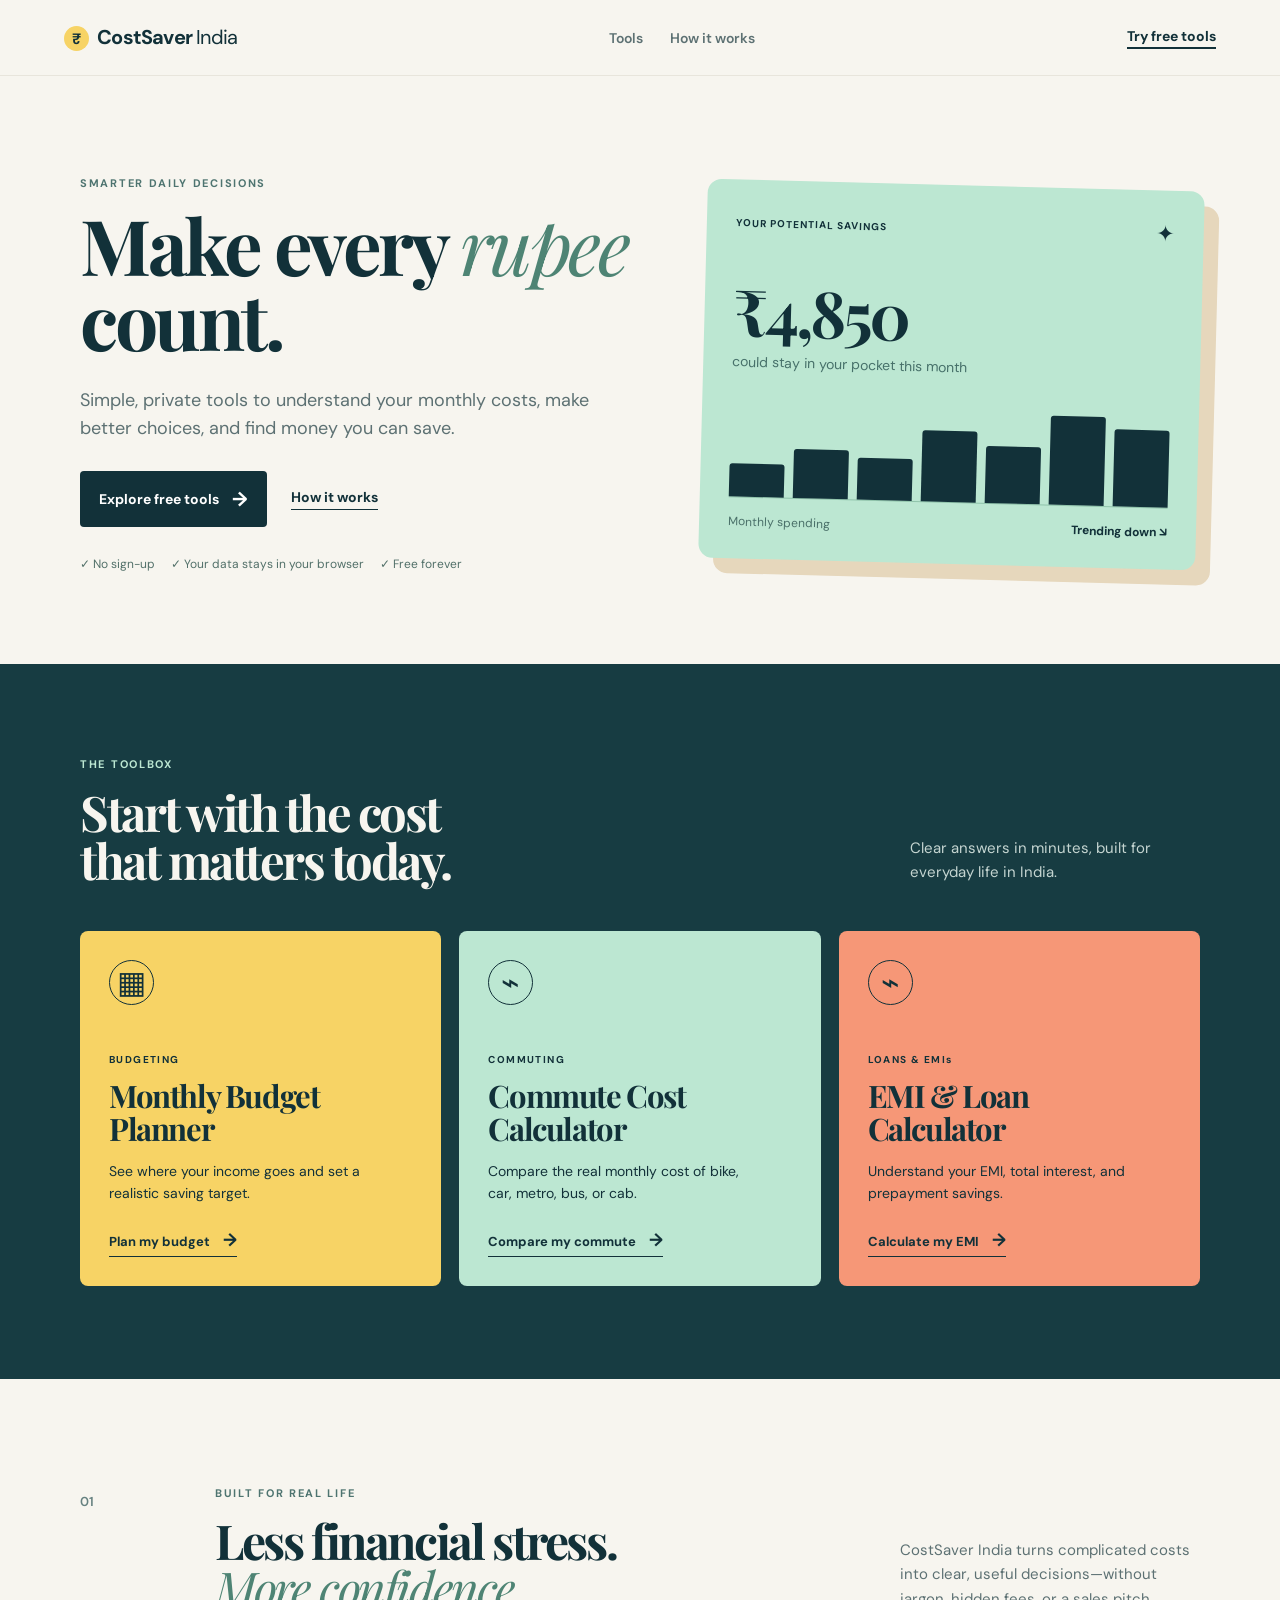
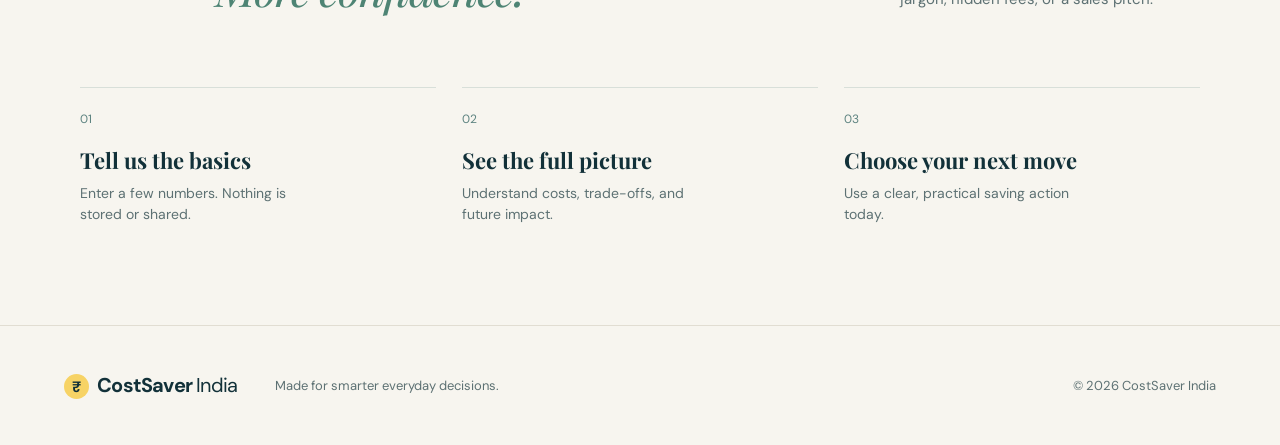
==== index.html @ 22b7e1d9 "Add budget insight dashboard styling" ====
<!doctype html>
<html lang="en">
  <head>
    <meta charset="UTF-8" />
    <meta name="viewport" content="width=device-width, initial-scale=1.0" />
    <meta name="description" content="Free Indian household cost calculators for budgets, commutes, and EMIs." />
    <title>CostSaver India | Make every rupee count</title>
    <link rel="preconnect" href="https://fonts.googleapis.com" />
    <link rel="preconnect" href="https://fonts.gstatic.com" crossorigin />
    <link href="https://fonts.googleapis.com/css2?family=DM+Sans:wght@400;500;600;700&family=Playfair+Display:wght@600;700&display=swap" rel="stylesheet" />
    <link rel="stylesheet" href="styles.css" />
    <style>
      .budget-insight{color:#123139}.result-title{display:flex;justify-content:space-between;gap:15px;align-items:start;margin-bottom:16px}.result-title h3{font:25px "Playfair Display";letter-spacing:-.8px;margin:4px 0 0}.status{border-radius:999px;padding:7px 10px;font-size:11px;font-weight:700;white-space:nowrap}.status.positive{background:#d4f2db;color:#156c38}.status.watch{background:#fff0c4;color:#805800}.status.negative{background:#ffd9d4;color:#a12e27}.snapshot-grid{display:grid;grid-template-columns:repeat(3,1fr);gap:10px;margin-bottom:16px}.snapshot-grid>div{background:#fff;border-radius:6px;padding:14px}.snapshot-grid small,.next-card>small{display:block;font-size:10px;font-weight:700;letter-spacing:.8px;color:#5d7173}.snapshot-grid strong{font:22px "Playfair Display";display:block;margin-top:5px;letter-spacing:-.6px}.negative-text{color:#aa3a31}.insight-columns{display:grid;grid-template-columns:1.15fr .85fr;gap:12px}.mix-card,.next-card{background:#edf4ef;border-radius:6px;padding:15px}.mix-card h4,.next-card h4{font:600 15px "DM Sans";line-height:1.45;margin:0 0 12px}.mix-row{margin-top:11px}.mix-row div{display:flex;justify-content:space-between;font-size:12px}.mix-row i{height:7px;display:block;background:#d2ded6;border-radius:99px;margin:6px 0 3px;overflow:hidden}.mix-row em{display:block;height:100%;border-radius:99px}.mix-row em.housing{background:#567cdb}.mix-row em.food{background:#d58b44}.mix-row em.commute{background:#4eaa91}.mix-row em.bills{background:#a16ac2}.mix-row em.other{background:#748183}.mix-row small{font-size:10px;color:#627471}.next-card{background:#123139;color:white}.next-card>small{color:#bce7d2}.next-card h4{font-size:15px}.next-card p{color:#d9ebe3;font-size:12px}.result-note{font-size:11px!important;color:#58706d!important;margin-top:13px!important}@media(max-width:760px){.snapshot-grid,.insight-columns{grid-template-columns:1fr}}
    </style>
  </head>
  <body>
    <header class="site-header">
      <a class="brand" href="#top" aria-label="CostSaver India home"><span>&#8377;</span> CostSaver <em>India</em></a>
      <nav aria-label="Main navigation"><a href="#tools">Tools</a><a href="#how-it-works">How it works</a></nav>
      <a class="header-cta" href="#tools">Try free tools</a>
    </header>

    <main id="top">
      <section class="hero">
        <div class="hero-copy">
          <p class="eyebrow">SMARTER DAILY DECISIONS</p>
          <h1>Make every <i>rupee</i> count.</h1>
          <p class="hero-text">Simple, private tools to understand your monthly costs, make better choices, and find money you can save.</p>
          <div class="hero-actions"><a class="button button-primary" href="#tools">Explore free tools <span>&rarr;</span></a><a class="button button-text" href="#how-it-works">How it works</a></div>
          <div class="trust-row"><span>&#10003; No sign-up</span><span>&#10003; Your data stays in your browser</span><span>&#10003; Free forever</span></div>
        </div>
        <div class="hero-card" aria-label="Monthly savings preview">
          <div class="hero-card-top"><span>YOUR POTENTIAL SAVINGS</span><span class="sparkle">&#10022;</span></div>
          <strong>&#8377;4,850</strong><p>could stay in your pocket this month</p>
          <div class="mini-bars"><div><i style="height:33%"></i></div><div><i style="height:50%"></i></div><div><i style="height:42%"></i></div><div><i style="height:72%"></i></div><div><i style="height:58%"></i></div><div><i style="height:90%"></i></div><div><i style="height:78%"></i></div></div>
          <div class="hero-card-foot"><span>Monthly spending</span><b>Trending down &searr;</b></div>
        </div>
      </section>

      <section class="tool-section" id="tools">
        <div class="section-heading"><div><p class="eyebrow">THE TOOLBOX</p><h2>Start with the cost<br />that matters today.</h2></div><p>Clear answers in minutes, built for everyday life in India.</p></div>
        <div class="tool-grid">
          <article class="tool-card budget-card"><div class="tool-icon">&#9638;</div><p class="tool-tag">BUDGETING</p><h3>Monthly Budget<br />Planner</h3><p>See where your income goes and set a realistic saving target.</p><button class="tool-link" data-tool="budget">Plan my budget <span>&rarr;</span></button></article>
          <article class="tool-card commute-card"><div class="tool-icon">&#8961;</div><p class="tool-tag">COMMUTING</p><h3>Commute Cost<br />Calculator</h3><p>Compare the real monthly cost of bike, car, metro, bus, or cab.</p><button class="tool-link" data-tool="commute">Compare my commute <span>&rarr;</span></button></article>
          <article class="tool-card emi-card"><div class="tool-icon">&#8961;</div><p class="tool-tag">LOANS &amp; EMIs</p><h3>EMI &amp; Loan<br />Calculator</h3><p>Understand your EMI, total interest, and prepayment savings.</p><button class="tool-link" data-tool="emi">Calculate my EMI <span>&rarr;</span></button></article>
        </div>
      </section>

      <section class="reason-section" id="how-it-works"><div class="reason-number">01</div><div><p class="eyebrow">BUILT FOR REAL LIFE</p><h2>Less financial stress.<br /><i>More confidence.</i></h2></div><p>CostSaver India turns complicated costs into clear, useful decisions&mdash;without jargon, hidden fees, or a sales pitch.</p></section>
      <section class="steps"><div><span>01</span><h3>Tell us the basics</h3><p>Enter a few numbers. Nothing is stored or shared.</p></div><div><span>02</span><h3>See the full picture</h3><p>Understand costs, trade-offs, and future impact.</p></div><div><span>03</span><h3>Choose your next move</h3><p>Use a clear, practical saving action today.</p></div></section>
    </main>

    <footer><a class="brand" href="#top"><span>&#8377;</span> CostSaver <em>India</em></a><p>Made for smarter everyday decisions.</p><span>&copy; <span id="year"></span> CostSaver India</span></footer>

    <dialog id="calculator-modal"><button class="close-modal" aria-label="Close calculator">&times;</button><div id="calculator-content"></div></dialog>
    <script src="app.js"></script>
  </body>
</html>
---- styles.css ----
:root{--ink:#123139;--muted:#5d7173;--cream:#f7f5ef;--mint:#bce7d2;--yellow:#f7d365;--coral:#f69777;--line:#d8dfd9}*{box-sizing:border-box}html{scroll-behavior:smooth}body{margin:0;background:var(--cream);color:var(--ink);font-family:"DM Sans",sans-serif}.site-header{height:76px;padding:0 max(5vw,28px);display:flex;align-items:center;justify-content:space-between;border-bottom:1px solid #e8e5dc;position:sticky;top:0;background:#f7f5eff2;backdrop-filter:blur(10px);z-index:5}.brand{color:var(--ink);font-weight:700;text-decoration:none;letter-spacing:-.8px;font-size:20px}.brand span{display:inline-grid;place-items:center;width:25px;height:25px;background:var(--yellow);border-radius:50%;font-size:15px;margin-right:4px}.brand em{font-style:normal;font-weight:400}.site-header nav{display:flex;gap:27px}.site-header nav a{color:var(--muted);text-decoration:none;font-size:14px;font-weight:600}.header-cta{font-size:14px;color:var(--ink);font-weight:700;text-decoration:none;border-bottom:2px solid var(--ink);padding-bottom:2px}.hero{max-width:1180px;margin:auto;padding:100px 30px 92px;display:grid;grid-template-columns:1.05fr .95fr;gap:74px;align-items:center}.eyebrow{font-size:11px;font-weight:700;letter-spacing:1.7px;margin:0 0 17px;color:#4e7470}.hero h1,.section-heading h2,.reason-section h2{font-family:"Playfair Display",serif;font-size:clamp(48px,6vw,78px);line-height:.98;letter-spacing:-3.5px;margin:0}.hero h1 i,.reason-section h2 i{font-weight:400;color:#4e8474}.hero-text{max-width:520px;font-size:18px;line-height:1.6;color:var(--muted);margin:28px 0}.hero-actions{display:flex;align-items:center;gap:24px}.button{display:inline-flex;align-items:center;gap:13px;text-decoration:none;font-weight:700;font-size:14px}.button-primary{background:var(--ink);color:white;padding:15px 19px;border-radius:4px}.button-primary span{font-size:20px}.button-text{color:var(--ink);border-bottom:1px solid var(--ink);padding-bottom:3px}.trust-row{display:flex;flex-wrap:wrap;gap:16px;margin-top:29px;font-size:12px;color:#527069}.hero-card{background:var(--mint);border-radius:14px;padding:29px;box-shadow:15px 15px 0 #e6d7bc;min-height:340px;transform:rotate(1.5deg)}.hero-card-top,.hero-card-foot{display:flex;justify-content:space-between;align-items:center}.hero-card-top span:first-child{font-weight:700;letter-spacing:1px;font-size:10px}.sparkle{font-size:22px}.hero-card strong{font-family:"Playfair Display",serif;font-size:64px;letter-spacing:-3px;display:block;margin-top:30px}.hero-card p{color:#47716a;margin:0;font-size:14px}.mini-bars{height:100px;display:flex;gap:9px;align-items:end;margin:27px 0 16px;border-bottom:1px solid #8fc3aa}.mini-bars div{height:100%;flex:1;display:flex;align-items:end}.mini-bars i{width:100%;background:var(--ink);border-radius:3px 3px 0 0}.hero-card-foot{font-size:12px;color:#4a7069}.hero-card-foot b{color:var(--ink)}.tool-section{background:#173c42;padding:93px max(5vw,28px);color:#f7f5ef}.section-heading{max-width:1120px;margin:0 auto 47px;display:flex;align-items:end;justify-content:space-between}.section-heading h2{font-size:49px;letter-spacing:-2.5px}.section-heading .eyebrow{color:var(--mint)}.section-heading>p{max-width:290px;color:#c5d5d1;font-size:15px;line-height:1.6;margin:0}.tool-grid{max-width:1120px;margin:auto;display:grid;grid-template-columns:repeat(3,1fr);gap:18px}.tool-card{border-radius:8px;padding:29px;min-height:342px;display:flex;flex-direction:column;color:var(--ink)}.budget-card{background:var(--yellow)}.commute-card{background:var(--mint)}.emi-card{background:var(--coral)}.tool-icon{font-size:31px;width:45px;height:45px;border:1.5px solid currentColor;border-radius:50%;display:grid;place-items:center;margin-bottom:48px}.tool-tag{font-size:10px;font-weight:700;letter-spacing:1.4px;margin:0 0 13px}.tool-card h3{font-family:"Playfair Display",serif;font-size:31px;line-height:1.05;letter-spacing:-1.4px;margin:0}.tool-card>p:not(.tool-tag){font-size:14px;line-height:1.55;max-width:270px;margin:17px 0 23px}.tool-link{background:transparent;border:0;border-bottom:1.5px solid var(--ink);padding:0 0 4px;color:var(--ink);font:700 13px "DM Sans";cursor:pointer;width:max-content;margin-top:auto}.tool-link span{font-size:18px;margin-left:10px}.reason-section{max-width:1120px;margin:auto;padding:107px 0 75px;display:grid;grid-template-columns:110px 1fr 300px;gap:25px;align-items:start}.reason-number{font:600 13px "DM Sans";color:#668180;padding-top:7px}.reason-section h2{font-size:48px;letter-spacing:-2.4px}.reason-section>p{color:var(--muted);line-height:1.65;margin:52px 0 0;font-size:15px}.steps{max-width:1120px;margin:auto;padding-bottom:100px;display:grid;grid-template-columns:repeat(3,1fr);gap:26px}.steps div{border-top:1px solid var(--line);padding-top:19px}.steps span{font-size:12px;color:#5d8380}.steps h3{font-family:"Playfair Display",serif;font-size:22px;margin:17px 0 8px}.steps p{color:var(--muted);font-size:14px;line-height:1.5;margin:0;max-width:245px}footer{border-top:1px solid #e1ddd2;min-height:120px;padding:28px max(5vw,28px);display:flex;align-items:center;gap:38px;color:var(--muted);font-size:13px}footer>span{margin-left:auto}dialog{border:0;border-radius:13px;padding:0;max-width:650px;width:calc(100% - 34px);background:#fdfcf8;color:var(--ink);box-shadow:0 20px 70px #001f2b66}dialog::backdrop{background:#102c32a6}.close-modal{position:absolute;right:15px;top:10px;border:0;background:transparent;color:var(--ink);font-size:30px;cursor:pointer}.calculator{padding:38px}.calculator h2{font-family:"Playfair Display",serif;font-size:34px;letter-spacing:-1.5px;margin:0 0 6px}.calculator .intro{color:var(--muted);margin:0 0 28px}.calc-form{display:grid;grid-template-columns:1fr 1fr;gap:16px}.field{display:flex;flex-direction:column;gap:7px}.field.full{grid-column:1/-1}.field label{font-size:12px;font-weight:700}.field input,.field select{font:16px "DM Sans";padding:12px;border:1px solid #cad4cf;border-radius:5px;background:white;color:var(--ink)}.calculate{background:var(--ink);color:white;border:0;border-radius:5px;padding:14px;font:700 14px "DM Sans";cursor:pointer;grid-column:1/-1;margin-top:6px}.result{display:none;margin-top:25px;padding:19px;background:var(--mint);border-radius:7px}.result.show{display:block}.result small{font-size:11px;font-weight:700;letter-spacing:1px}.result strong{display:block;font:38px "Playfair Display";margin:5px 0}.result p{color:#456d64;margin:0;font-size:14px;line-height:1.5}@media(max-width:760px){.site-header nav{display:none}.header-cta{display:none}.hero{padding:62px 26px 74px;grid-template-columns:1fr;gap:50px}.hero-card{max-width:430px;width:92%;justify-self:center}.section-heading,.reason-section{display:block;padding-left:26px;padding-right:26px}.section-heading>p{margin-top:25px}.tool-grid{grid-template-columns:1fr}.tool-card{min-height:290px}.reason-section{padding-top:72px}.reason-section>p{margin-top:27px}.steps{grid-template-columns:1fr;padding:0 26px 72px}.calc-form{grid-template-columns:1fr}.field.full{grid-column:auto}footer{flex-wrap:wrap;gap:14px}footer>span{margin-left:0;width:100%}}
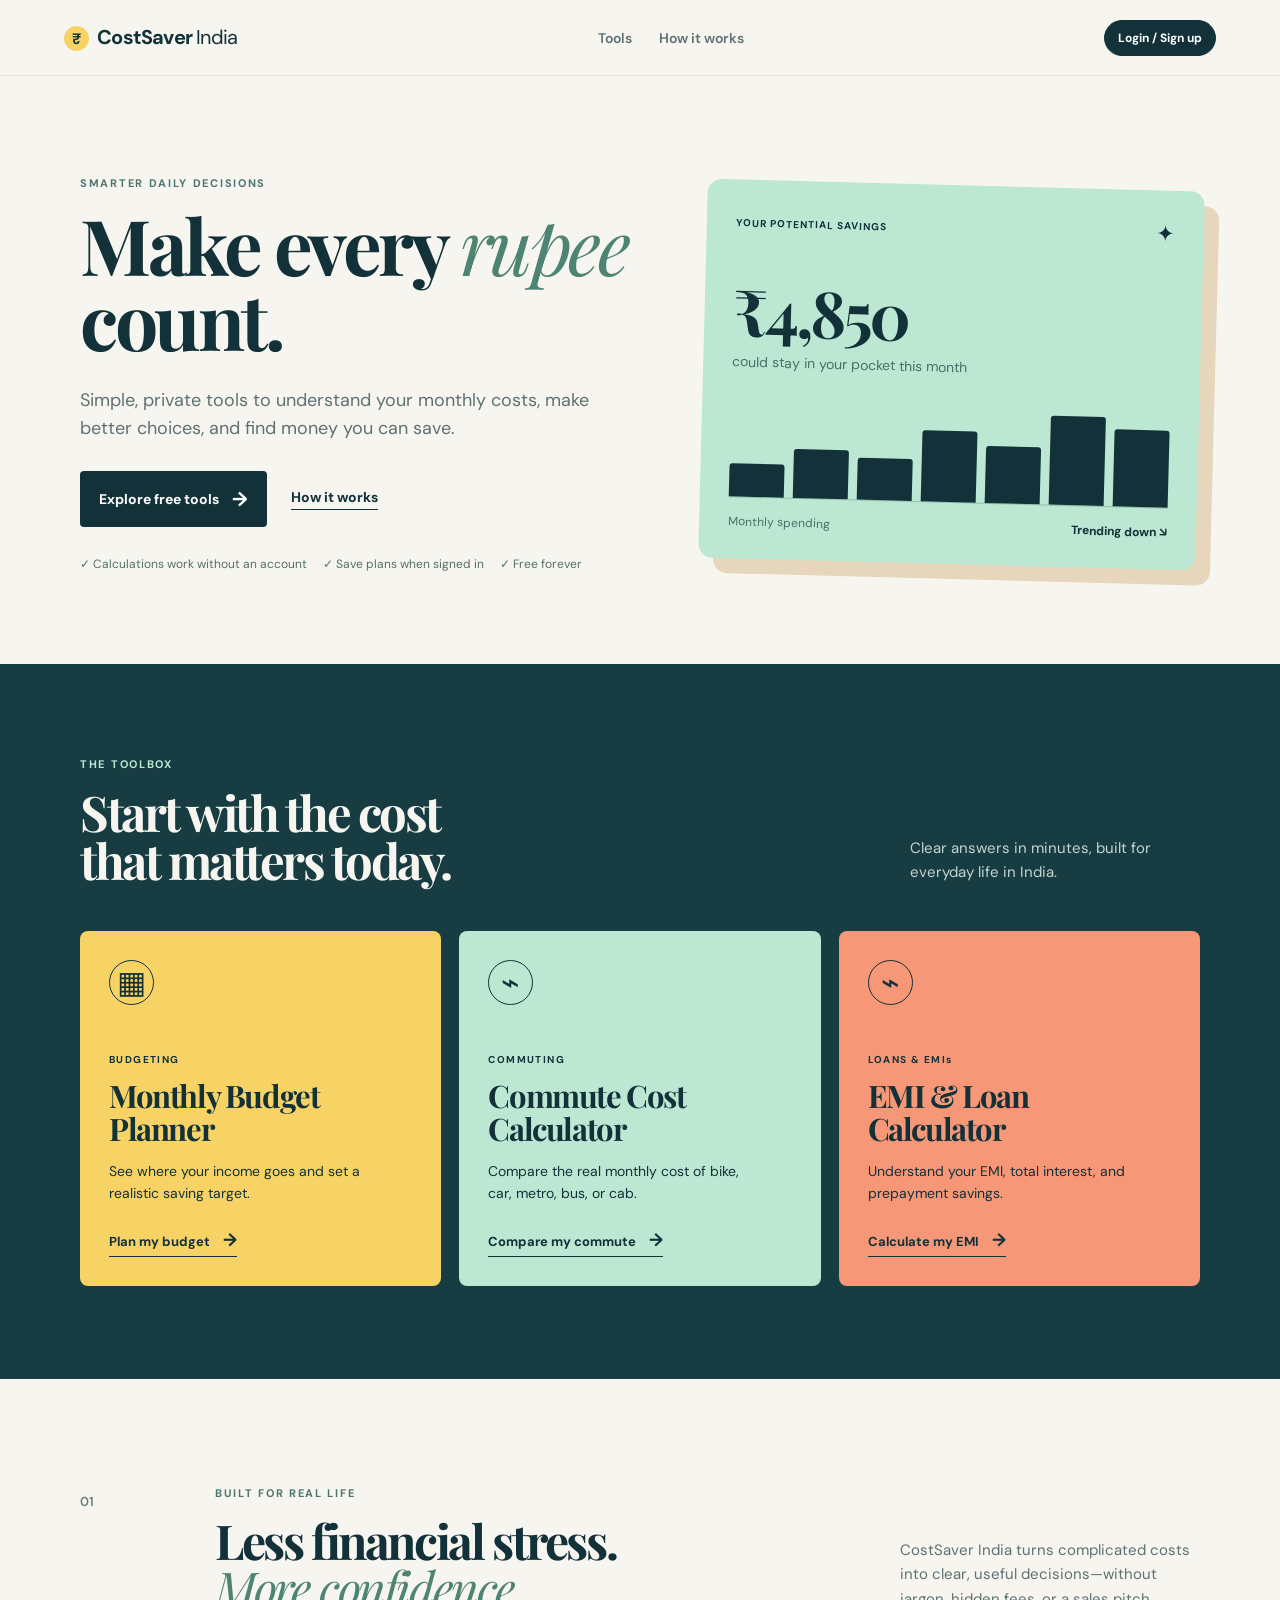
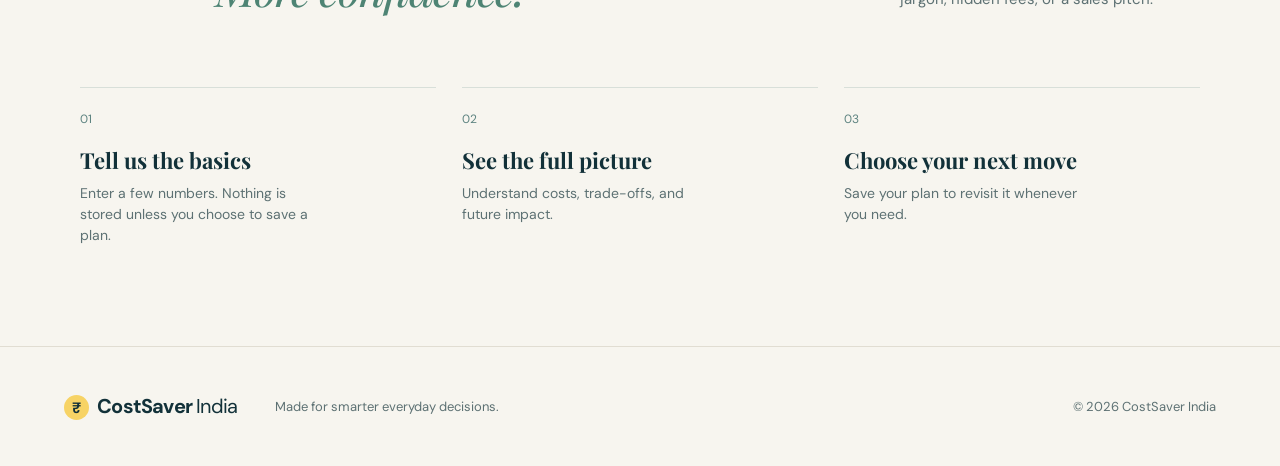
==== commit 3c047320: "Add account and saved-plan interface" ====
--- a/index.html
+++ b/index.html
@@ -4,20 +4,21 @@
     <meta charset="UTF-8" />
     <meta name="viewport" content="width=device-width, initial-scale=1.0" />
     <meta name="description" content="Free Indian household cost calculators for budgets, commutes, and EMIs." />
+    <meta name="costsaver-api-url" content="http://127.0.0.1:8000" />
     <title>CostSaver India | Make every rupee count</title>
     <link rel="preconnect" href="https://fonts.googleapis.com" />
     <link rel="preconnect" href="https://fonts.gstatic.com" crossorigin />
     <link href="https://fonts.googleapis.com/css2?family=DM+Sans:wght@400;500;600;700&family=Playfair+Display:wght@600;700&display=swap" rel="stylesheet" />
-    <link rel="stylesheet" href="styles.css" />
+    <link rel="stylesheet" href="styles.css?v=4" />
     <style>
-      .budget-insight{color:#123139}.result-title{display:flex;justify-content:space-between;gap:15px;align-items:start;margin-bottom:16px}.result-title h3{font:25px "Playfair Display";letter-spacing:-.8px;margin:4px 0 0}.status{border-radius:999px;padding:7px 10px;font-size:11px;font-weight:700;white-space:nowrap}.status.positive{background:#d4f2db;color:#156c38}.status.watch{background:#fff0c4;color:#805800}.status.negative{background:#ffd9d4;color:#a12e27}.snapshot-grid{display:grid;grid-template-columns:repeat(3,1fr);gap:10px;margin-bottom:16px}.snapshot-grid>div{background:#fff;border-radius:6px;padding:14px}.snapshot-grid small,.next-card>small{display:block;font-size:10px;font-weight:700;letter-spacing:.8px;color:#5d7173}.snapshot-grid strong{font:22px "Playfair Display";display:block;margin-top:5px;letter-spacing:-.6px}.negative-text{color:#aa3a31}.insight-columns{display:grid;grid-template-columns:1.15fr .85fr;gap:12px}.mix-card,.next-card{background:#edf4ef;border-radius:6px;padding:15px}.mix-card h4,.next-card h4{font:600 15px "DM Sans";line-height:1.45;margin:0 0 12px}.mix-row{margin-top:11px}.mix-row div{display:flex;justify-content:space-between;font-size:12px}.mix-row i{height:7px;display:block;background:#d2ded6;border-radius:99px;margin:6px 0 3px;overflow:hidden}.mix-row em{display:block;height:100%;border-radius:99px}.mix-row em.housing{background:#567cdb}.mix-row em.food{background:#d58b44}.mix-row em.commute{background:#4eaa91}.mix-row em.bills{background:#a16ac2}.mix-row em.other{background:#748183}.mix-row small{font-size:10px;color:#627471}.next-card{background:#123139;color:white}.next-card>small{color:#bce7d2}.next-card h4{font-size:15px}.next-card p{color:#d9ebe3;font-size:12px}.result-note{font-size:11px!important;color:#58706d!important;margin-top:13px!important}@media(max-width:760px){.snapshot-grid,.insight-columns{grid-template-columns:1fr}}
+      .budget-insight{color:#123139}.result-title{display:flex;justify-content:space-between;gap:15px;align-items:start;margin-bottom:16px}.result-title h3{font:25px "Playfair Display";letter-spacing:-.8px;margin:4px 0 0}.status{border-radius:999px;padding:7px 10px;font-size:11px;font-weight:700;white-space:nowrap}.status.positive{background:#d4f2db;color:#156c38}.status.watch{background:#fff0c4;color:#805800}.status.negative{background:#ffd9d4;color:#a12e27}.snapshot-grid{display:grid;grid-template-columns:repeat(3,1fr);gap:10px;margin-bottom:16px}.snapshot-grid>div{background:#fff;border-radius:6px;padding:14px}.snapshot-grid small,.next-card>small,.outlook-grid small{display:block;font-size:10px;font-weight:700;letter-spacing:.8px;color:#5d7173}.snapshot-grid strong{font:22px "Playfair Display";display:block;margin-top:5px;letter-spacing:-.6px}.negative-text{color:#aa3a31}.insight-columns{display:grid;grid-template-columns:1.15fr .85fr;gap:12px}.mix-card,.next-card{background:#edf4ef;border-radius:6px;padding:15px}.mix-card h4,.next-card h4{font:600 15px "DM Sans";line-height:1.45;margin:0 0 12px}.mix-row{margin-top:11px}.mix-row div,.fact-row{display:flex;justify-content:space-between;font-size:12px}.fact-row{padding:9px 0;border-bottom:1px solid #d6e2da}.fact-row:last-child{border-bottom:0}.mix-row i{height:7px;display:block;background:#d2ded6;border-radius:99px;margin:6px 0 3px;overflow:hidden}.mix-row em{display:block;height:100%;border-radius:99px}.mix-row em.housing{background:#567cdb}.mix-row em.food{background:#d58b44}.mix-row em.commute{background:#4eaa91}.mix-row em.bills{background:#a16ac2}.mix-row em.other{background:#748183}.mix-row small{font-size:10px;color:#627471}.next-card{background:#123139;color:white}.next-card>small{color:#bce7d2}.next-card h4{font-size:15px}.next-card p{color:#d9ebe3;font-size:12px}.outlook-grid{display:grid;grid-template-columns:1fr 1fr;gap:12px;margin-top:12px}.outlook-grid>div{border:1px solid #c9d9cd;border-radius:6px;padding:14px;background:#fff}.outlook-grid strong{display:block;font:22px "Playfair Display";margin:5px 0}.outlook-grid p{font-size:11px!important;color:#58706d!important}.advanced{border:1px solid #cad4cf;border-radius:5px;padding:11px}.advanced summary{cursor:pointer;font-size:12px;font-weight:700}.advanced-grid{display:grid;grid-template-columns:1fr 1fr;gap:12px;margin-top:10px}.advanced-grid label{font-size:12px;font-weight:700}.advanced-grid input{display:block;width:100%;font:16px "DM Sans";padding:9px;margin-top:6px;border:1px solid #cad4cf;border-radius:5px}.result-note{font-size:11px!important;color:#58706d!important;margin-top:13px!important}.account-actions{display:flex;align-items:center;gap:10px}.account-button,.saved-button{border:1px solid #b8c8c1;border-radius:999px;background:#fff;color:#123139;padding:9px 13px;font:700 12px "DM Sans";cursor:pointer}.account-button.primary{background:#123139;color:#fff;border-color:#123139}.account-user{font-size:12px;font-weight:700;color:#527069;max-width:130px;overflow:hidden;text-overflow:ellipsis;white-space:nowrap}.save-plan{margin-top:14px;width:100%;border:0;border-radius:5px;background:#123139;color:#fff;padding:12px 14px;font:700 13px "DM Sans";cursor:pointer}.save-plan:disabled{opacity:.65;cursor:wait}.account-form{display:grid;gap:14px}.account-form .field{gap:6px}.account-form input{font:16px "DM Sans";padding:12px;border:1px solid #cad4cf;border-radius:5px}.account-form button{border:0;border-radius:5px;background:#123139;color:#fff;padding:13px;font:700 14px "DM Sans";cursor:pointer}.account-switch{text-align:center;color:#5d7173;font-size:12px}.account-switch button,.saved-plan button{border:0;background:none;color:#123139;font:700 12px "DM Sans";cursor:pointer;padding:0}.account-message{display:none;padding:10px 12px;border-radius:5px;font-size:12px}.account-message.show{display:block;background:#fff0c4;color:#805800}.account-message.error{background:#ffd9d4;color:#a12e27}.saved-list{display:grid;gap:10px}.saved-plan{background:#edf4ef;border-radius:7px;padding:14px}.saved-plan-top{display:flex;justify-content:space-between;gap:12px}.saved-plan h4{margin:0;font:600 16px "DM Sans"}.saved-plan small{color:#5d7173}.saved-plan strong{font:22px "Playfair Display";display:block;margin-top:8px}.saved-empty{color:#5d7173;font-size:13px;line-height:1.6}.modal-heading{margin-bottom:20px}.modal-heading h2{font:34px "Playfair Display";letter-spacing:-1.5px;margin:0 0 6px}.modal-heading p{color:#5d7173;margin:0;font-size:13px}@media(max-width:760px){.snapshot-grid,.insight-columns,.outlook-grid,.advanced-grid{grid-template-columns:1fr}.account-actions .saved-button{display:none}.account-user{max-width:90px}}
     </style>
   </head>
   <body>
     <header class="site-header">
       <a class="brand" href="#top" aria-label="CostSaver India home"><span>&#8377;</span> CostSaver <em>India</em></a>
       <nav aria-label="Main navigation"><a href="#tools">Tools</a><a href="#how-it-works">How it works</a></nav>
-      <a class="header-cta" href="#tools">Try free tools</a>
+      <div class="account-actions" id="account-actions"><button class="account-button" id="saved-plans-button" hidden>My saved plans</button><span class="account-user" id="account-user" hidden></span><button class="account-button primary" id="account-button">Login / Sign up</button></div>
     </header>
 
     <main id="top">
@@ -27,7 +28,7 @@
           <h1>Make every <i>rupee</i> count.</h1>
           <p class="hero-text">Simple, private tools to understand your monthly costs, make better choices, and find money you can save.</p>
           <div class="hero-actions"><a class="button button-primary" href="#tools">Explore free tools <span>&rarr;</span></a><a class="button button-text" href="#how-it-works">How it works</a></div>
-          <div class="trust-row"><span>&#10003; No sign-up</span><span>&#10003; Your data stays in your browser</span><span>&#10003; Free forever</span></div>
+          <div class="trust-row"><span>&#10003; Calculations work without an account</span><span>&#10003; Save plans when signed in</span><span>&#10003; Free forever</span></div>
         </div>
         <div class="hero-card" aria-label="Monthly savings preview">
           <div class="hero-card-top"><span>YOUR POTENTIAL SAVINGS</span><span class="sparkle">&#10022;</span></div>
@@ -47,13 +48,14 @@
       </section>
 
       <section class="reason-section" id="how-it-works"><div class="reason-number">01</div><div><p class="eyebrow">BUILT FOR REAL LIFE</p><h2>Less financial stress.<br /><i>More confidence.</i></h2></div><p>CostSaver India turns complicated costs into clear, useful decisions&mdash;without jargon, hidden fees, or a sales pitch.</p></section>
-      <section class="steps"><div><span>01</span><h3>Tell us the basics</h3><p>Enter a few numbers. Nothing is stored or shared.</p></div><div><span>02</span><h3>See the full picture</h3><p>Understand costs, trade-offs, and future impact.</p></div><div><span>03</span><h3>Choose your next move</h3><p>Use a clear, practical saving action today.</p></div></section>
+      <section class="steps"><div><span>01</span><h3>Tell us the basics</h3><p>Enter a few numbers. Nothing is stored unless you choose to save a plan.</p></div><div><span>02</span><h3>See the full picture</h3><p>Understand costs, trade-offs, and future impact.</p></div><div><span>03</span><h3>Choose your next move</h3><p>Save your plan to revisit it whenever you need.</p></div></section>
     </main>
 
     <footer><a class="brand" href="#top"><span>&#8377;</span> CostSaver <em>India</em></a><p>Made for smarter everyday decisions.</p><span>&copy; <span id="year"></span> CostSaver India</span></footer>
 
     <dialog id="calculator-modal"><button class="close-modal" aria-label="Close calculator">&times;</button><div id="calculator-content"></div></dialog>
-    <script src="app.js"></script>
+    <dialog id="account-modal"><button class="close-modal" aria-label="Close account dialog">&times;</button><div class="calculator"><div class="modal-heading"><h2 id="account-title">Welcome back</h2><p id="account-subtitle">Sign in to save and revisit your plans.</p></div><form class="account-form" id="account-form"><div class="field" id="name-field" hidden><label for="account-name">Full name</label><input id="account-name" name="full_name" maxlength="120" autocomplete="name" /></div><div class="field"><label for="account-email">Email</label><input id="account-email" name="email" type="email" required autocomplete="email" /></div><div class="field"><label for="account-password">Password</label><input id="account-password" name="password" type="password" required minlength="8" autocomplete="current-password" /></div><button type="submit" id="account-submit">Login</button><div class="account-message" id="account-message"></div><div class="account-switch"><span id="account-switch-text">Don't have an account?</span> <button type="button" id="account-switch-button">Sign up</button></div></form></div></dialog>
+    <dialog id="saved-modal"><button class="close-modal" aria-label="Close saved plans">&times;</button><div class="calculator"><div class="modal-heading"><h2>My saved plans</h2><p>Your saved budget snapshots, linked to your CostSaver account.</p></div><div class="saved-list" id="saved-list"></div></div></dialog>
+    <script src="app.js?v=4"></script>
   </body>
 </html>
-
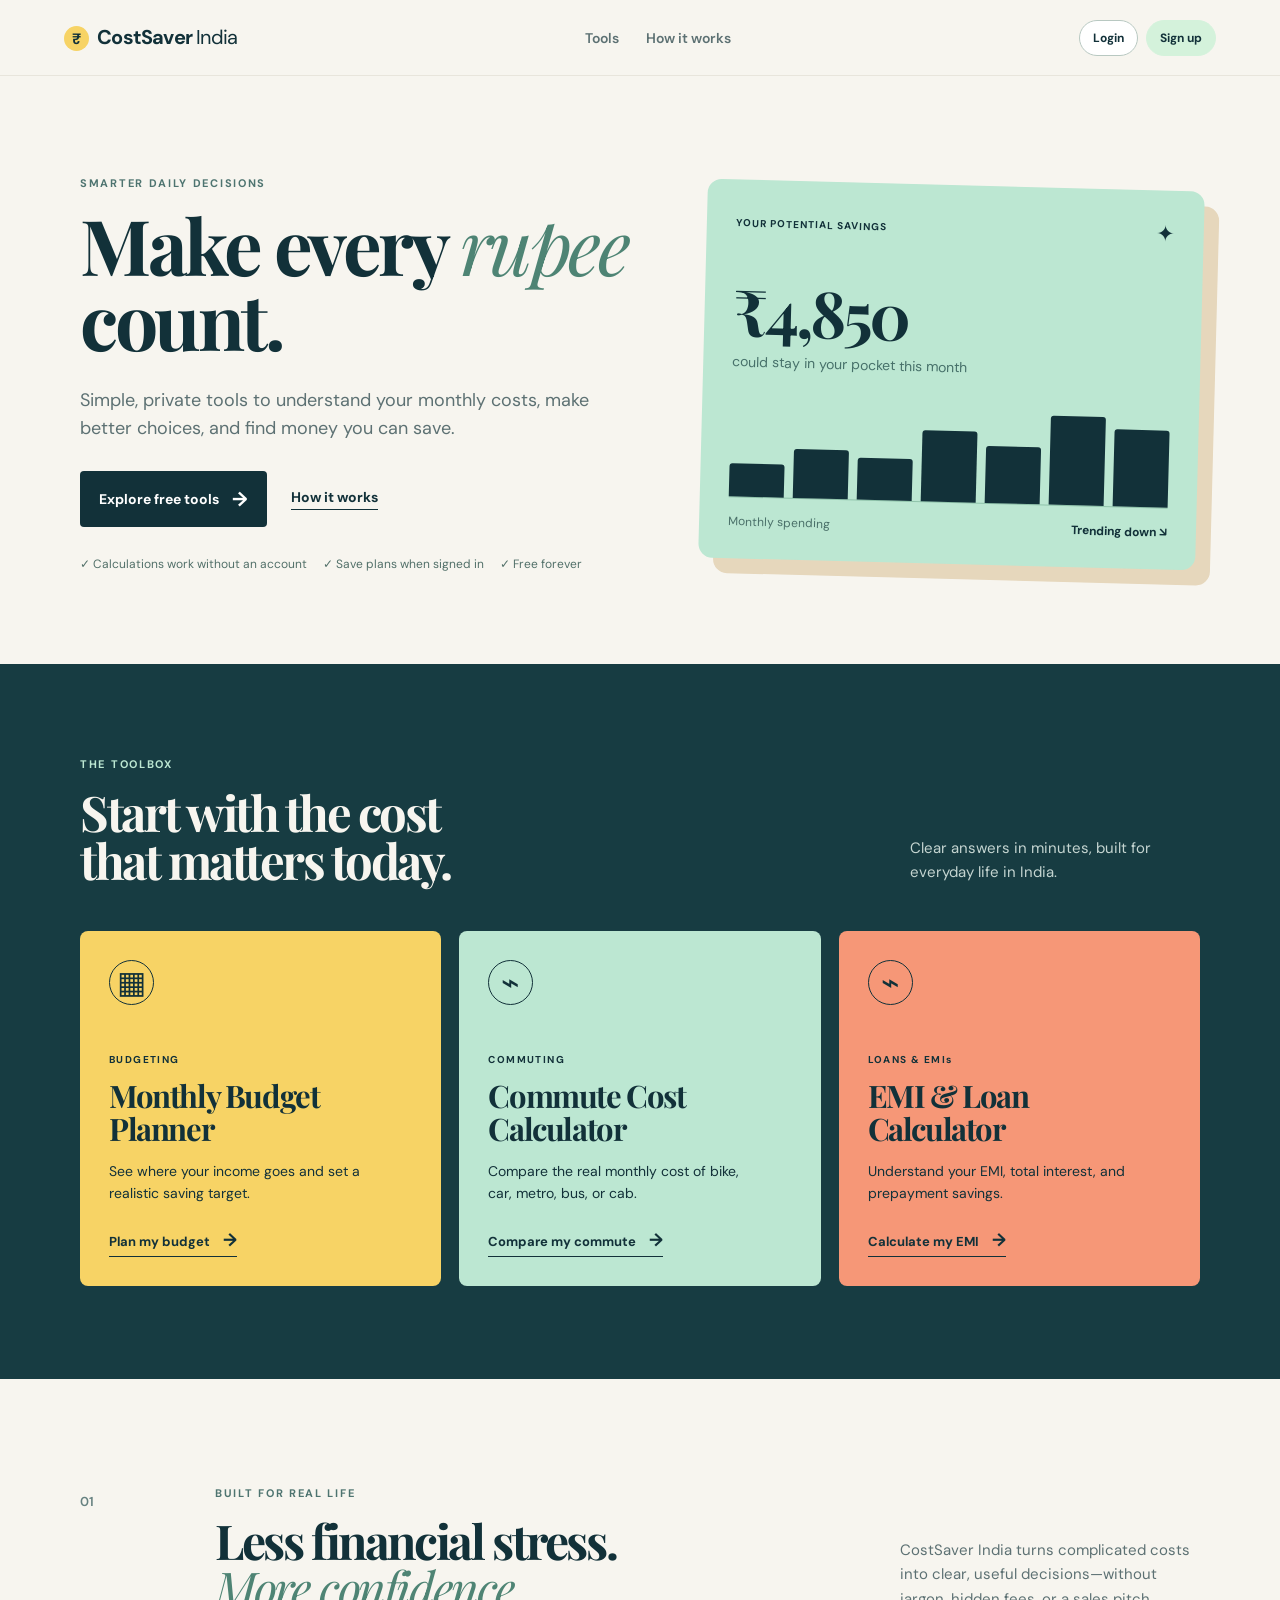
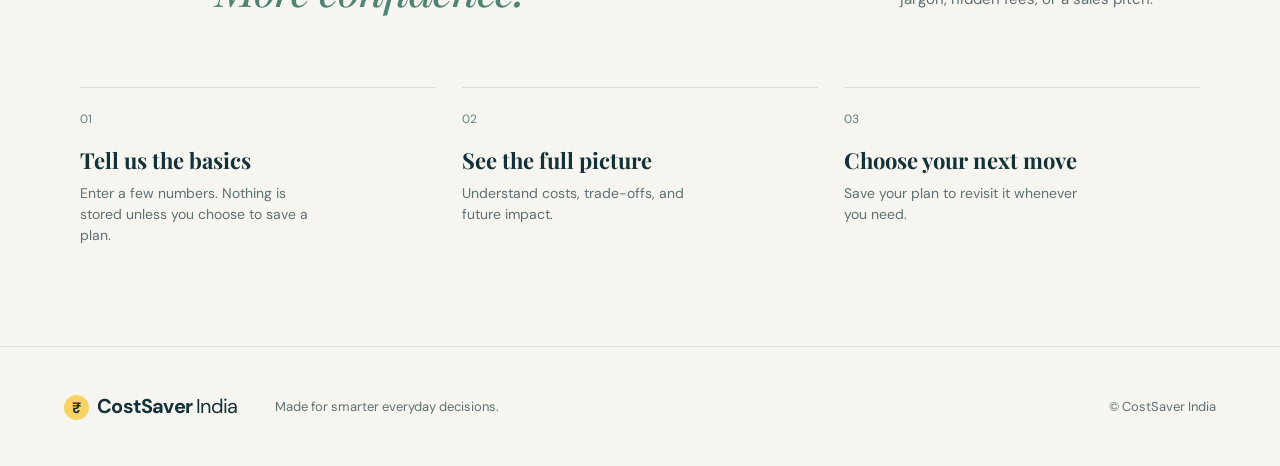
==== commit 7c284f69: "Make login and signup actions clearly visible" ====
--- a/index.html
+++ b/index.html
@@ -9,16 +9,22 @@
     <link rel="preconnect" href="https://fonts.googleapis.com" />
     <link rel="preconnect" href="https://fonts.gstatic.com" crossorigin />
     <link href="https://fonts.googleapis.com/css2?family=DM+Sans:wght@400;500;600;700&family=Playfair+Display:wght@600;700&display=swap" rel="stylesheet" />
-    <link rel="stylesheet" href="styles.css?v=4" />
+    <link rel="stylesheet" href="styles.css?v=5" />
     <style>
-      .budget-insight{color:#123139}.result-title{display:flex;justify-content:space-between;gap:15px;align-items:start;margin-bottom:16px}.result-title h3{font:25px "Playfair Display";letter-spacing:-.8px;margin:4px 0 0}.status{border-radius:999px;padding:7px 10px;font-size:11px;font-weight:700;white-space:nowrap}.status.positive{background:#d4f2db;color:#156c38}.status.watch{background:#fff0c4;color:#805800}.status.negative{background:#ffd9d4;color:#a12e27}.snapshot-grid{display:grid;grid-template-columns:repeat(3,1fr);gap:10px;margin-bottom:16px}.snapshot-grid>div{background:#fff;border-radius:6px;padding:14px}.snapshot-grid small,.next-card>small,.outlook-grid small{display:block;font-size:10px;font-weight:700;letter-spacing:.8px;color:#5d7173}.snapshot-grid strong{font:22px "Playfair Display";display:block;margin-top:5px;letter-spacing:-.6px}.negative-text{color:#aa3a31}.insight-columns{display:grid;grid-template-columns:1.15fr .85fr;gap:12px}.mix-card,.next-card{background:#edf4ef;border-radius:6px;padding:15px}.mix-card h4,.next-card h4{font:600 15px "DM Sans";line-height:1.45;margin:0 0 12px}.mix-row{margin-top:11px}.mix-row div,.fact-row{display:flex;justify-content:space-between;font-size:12px}.fact-row{padding:9px 0;border-bottom:1px solid #d6e2da}.fact-row:last-child{border-bottom:0}.mix-row i{height:7px;display:block;background:#d2ded6;border-radius:99px;margin:6px 0 3px;overflow:hidden}.mix-row em{display:block;height:100%;border-radius:99px}.mix-row em.housing{background:#567cdb}.mix-row em.food{background:#d58b44}.mix-row em.commute{background:#4eaa91}.mix-row em.bills{background:#a16ac2}.mix-row em.other{background:#748183}.mix-row small{font-size:10px;color:#627471}.next-card{background:#123139;color:white}.next-card>small{color:#bce7d2}.next-card h4{font-size:15px}.next-card p{color:#d9ebe3;font-size:12px}.outlook-grid{display:grid;grid-template-columns:1fr 1fr;gap:12px;margin-top:12px}.outlook-grid>div{border:1px solid #c9d9cd;border-radius:6px;padding:14px;background:#fff}.outlook-grid strong{display:block;font:22px "Playfair Display";margin:5px 0}.outlook-grid p{font-size:11px!important;color:#58706d!important}.advanced{border:1px solid #cad4cf;border-radius:5px;padding:11px}.advanced summary{cursor:pointer;font-size:12px;font-weight:700}.advanced-grid{display:grid;grid-template-columns:1fr 1fr;gap:12px;margin-top:10px}.advanced-grid label{font-size:12px;font-weight:700}.advanced-grid input{display:block;width:100%;font:16px "DM Sans";padding:9px;margin-top:6px;border:1px solid #cad4cf;border-radius:5px}.result-note{font-size:11px!important;color:#58706d!important;margin-top:13px!important}.account-actions{display:flex;align-items:center;gap:10px}.account-button,.saved-button{border:1px solid #b8c8c1;border-radius:999px;background:#fff;color:#123139;padding:9px 13px;font:700 12px "DM Sans";cursor:pointer}.account-button.primary{background:#123139;color:#fff;border-color:#123139}.account-user{font-size:12px;font-weight:700;color:#527069;max-width:130px;overflow:hidden;text-overflow:ellipsis;white-space:nowrap}.save-plan{margin-top:14px;width:100%;border:0;border-radius:5px;background:#123139;color:#fff;padding:12px 14px;font:700 13px "DM Sans";cursor:pointer}.save-plan:disabled{opacity:.65;cursor:wait}.account-form{display:grid;gap:14px}.account-form .field{gap:6px}.account-form input{font:16px "DM Sans";padding:12px;border:1px solid #cad4cf;border-radius:5px}.account-form button{border:0;border-radius:5px;background:#123139;color:#fff;padding:13px;font:700 14px "DM Sans";cursor:pointer}.account-switch{text-align:center;color:#5d7173;font-size:12px}.account-switch button,.saved-plan button{border:0;background:none;color:#123139;font:700 12px "DM Sans";cursor:pointer;padding:0}.account-message{display:none;padding:10px 12px;border-radius:5px;font-size:12px}.account-message.show{display:block;background:#fff0c4;color:#805800}.account-message.error{background:#ffd9d4;color:#a12e27}.saved-list{display:grid;gap:10px}.saved-plan{background:#edf4ef;border-radius:7px;padding:14px}.saved-plan-top{display:flex;justify-content:space-between;gap:12px}.saved-plan h4{margin:0;font:600 16px "DM Sans"}.saved-plan small{color:#5d7173}.saved-plan strong{font:22px "Playfair Display";display:block;margin-top:8px}.saved-empty{color:#5d7173;font-size:13px;line-height:1.6}.modal-heading{margin-bottom:20px}.modal-heading h2{font:34px "Playfair Display";letter-spacing:-1.5px;margin:0 0 6px}.modal-heading p{color:#5d7173;margin:0;font-size:13px}@media(max-width:760px){.snapshot-grid,.insight-columns,.outlook-grid,.advanced-grid{grid-template-columns:1fr}.account-actions .saved-button{display:none}.account-user{max-width:90px}}
+      .account-actions{display:flex;align-items:center;gap:8px}.account-button{border:1px solid #b8c8c1;border-radius:999px;background:#fff;color:#123139;padding:9px 13px;font:700 12px "DM Sans";cursor:pointer}.account-button.primary{background:#123139;color:#fff;border-color:#123139}.account-button.signup{background:#d4f2db;border-color:#d4f2db}.account-user{font-size:12px;font-weight:700;color:#527069;max-width:130px;overflow:hidden;text-overflow:ellipsis;white-space:nowrap}.account-form{display:grid;gap:14px}.account-form .field{display:grid;gap:6px}.account-form input{font:16px "DM Sans";padding:12px;border:1px solid #cad4cf;border-radius:5px}.account-form button[type="submit"]{border:0;border-radius:5px;background:#123139;color:#fff;padding:13px;font:700 14px "DM Sans";cursor:pointer}.account-form button[type="submit"]:disabled{opacity:.65;cursor:wait}.password-hint{font-size:11px;color:#5d7173;margin-top:-3px}.account-switch{text-align:center;color:#5d7173;font-size:12px}.account-switch button{border:0;background:none;color:#123139;font:700 12px "DM Sans";cursor:pointer;padding:0}.account-message{display:none;padding:10px 12px;border-radius:5px;font-size:12px}.account-message.show{display:block;background:#fff0c4;color:#805800}.account-message.error{background:#ffd9d4;color:#a12e27}.modal-heading{margin-bottom:20px}.modal-heading h2{font:34px "Playfair Display";letter-spacing:-1.5px;margin:0 0 6px}.modal-heading p{color:#5d7173;margin:0;font-size:13px}.saved-list{display:grid;gap:10px}.saved-plan{background:#edf4ef;border-radius:7px;padding:14px}.saved-plan-top{display:flex;justify-content:space-between;gap:12px}.saved-plan h4{margin:0;font:600 16px "DM Sans"}.saved-plan small{color:#5d7173}.saved-plan strong{font:22px "Playfair Display";display:block;margin-top:8px}.saved-empty{color:#5d7173;font-size:13px;line-height:1.6}.save-plan{margin-top:14px;width:100%;border:0;border-radius:5px;background:#123139;color:#fff;padding:12px 14px;font:700 13px "DM Sans";cursor:pointer}.save-plan:disabled{opacity:.65;cursor:wait}@media(max-width:760px){.account-actions{gap:5px}.account-actions .saved-button,.account-user{display:none}.account-button{padding:8px 10px;font-size:11px}}
     </style>
   </head>
   <body>
     <header class="site-header">
       <a class="brand" href="#top" aria-label="CostSaver India home"><span>&#8377;</span> CostSaver <em>India</em></a>
       <nav aria-label="Main navigation"><a href="#tools">Tools</a><a href="#how-it-works">How it works</a></nav>
-      <div class="account-actions" id="account-actions"><button class="account-button" id="saved-plans-button" hidden>My saved plans</button><span class="account-user" id="account-user" hidden></span><button class="account-button primary" id="account-button">Login / Sign up</button></div>
+      <div class="account-actions" id="account-actions">
+        <button class="account-button" id="saved-plans-button" hidden>My saved plans</button>
+        <span class="account-user" id="account-user" hidden></span>
+        <button class="account-button" id="login-button">Login</button>
+        <button class="account-button signup" id="signup-button">Sign up</button>
+        <button class="account-button primary" id="logout-button" hidden>Log out</button>
+      </div>
     </header>
 
     <main id="top">
@@ -54,8 +60,8 @@
     <footer><a class="brand" href="#top"><span>&#8377;</span> CostSaver <em>India</em></a><p>Made for smarter everyday decisions.</p><span>&copy; <span id="year"></span> CostSaver India</span></footer>
 
     <dialog id="calculator-modal"><button class="close-modal" aria-label="Close calculator">&times;</button><div id="calculator-content"></div></dialog>
-    <dialog id="account-modal"><button class="close-modal" aria-label="Close account dialog">&times;</button><div class="calculator"><div class="modal-heading"><h2 id="account-title">Welcome back</h2><p id="account-subtitle">Sign in to save and revisit your plans.</p></div><form class="account-form" id="account-form"><div class="field" id="name-field" hidden><label for="account-name">Full name</label><input id="account-name" name="full_name" maxlength="120" autocomplete="name" /></div><div class="field"><label for="account-email">Email</label><input id="account-email" name="email" type="email" required autocomplete="email" /></div><div class="field"><label for="account-password">Password</label><input id="account-password" name="password" type="password" required minlength="8" autocomplete="current-password" /></div><button type="submit" id="account-submit">Login</button><div class="account-message" id="account-message"></div><div class="account-switch"><span id="account-switch-text">Don't have an account?</span> <button type="button" id="account-switch-button">Sign up</button></div></form></div></dialog>
+    <dialog id="account-modal"><button class="close-modal" aria-label="Close account dialog">&times;</button><div class="calculator"><div class="modal-heading"><h2 id="account-title">Create your account</h2><p id="account-subtitle">Create an account to save and revisit your plans.</p></div><form class="account-form" id="account-form"><div class="field" id="name-field"><label for="account-name">Full name</label><input id="account-name" name="full_name" maxlength="120" autocomplete="name" placeholder="Your name" /></div><div class="field"><label for="account-email">Email</label><input id="account-email" name="email" type="email" required autocomplete="email" placeholder="you@example.com" /></div><div class="field"><label for="account-password">Password</label><input id="account-password" name="password" type="password" required minlength="8" autocomplete="new-password" placeholder="At least 8 characters" /><small class="password-hint">Use at least 8 characters for your password.</small></div><button type="submit" id="account-submit">Create account</button><div class="account-message" id="account-message"></div><div class="account-switch"><span id="account-switch-text">Already have an account?</span> <button type="button" id="account-switch-button">Login</button></div></form></div></dialog>
     <dialog id="saved-modal"><button class="close-modal" aria-label="Close saved plans">&times;</button><div class="calculator"><div class="modal-heading"><h2>My saved plans</h2><p>Your saved budget snapshots, linked to your CostSaver account.</p></div><div class="saved-list" id="saved-list"></div></div></dialog>
-    <script src="app.js?v=4"></script>
+    <script src="app.js?v=5"></script>
   </body>
 </html>
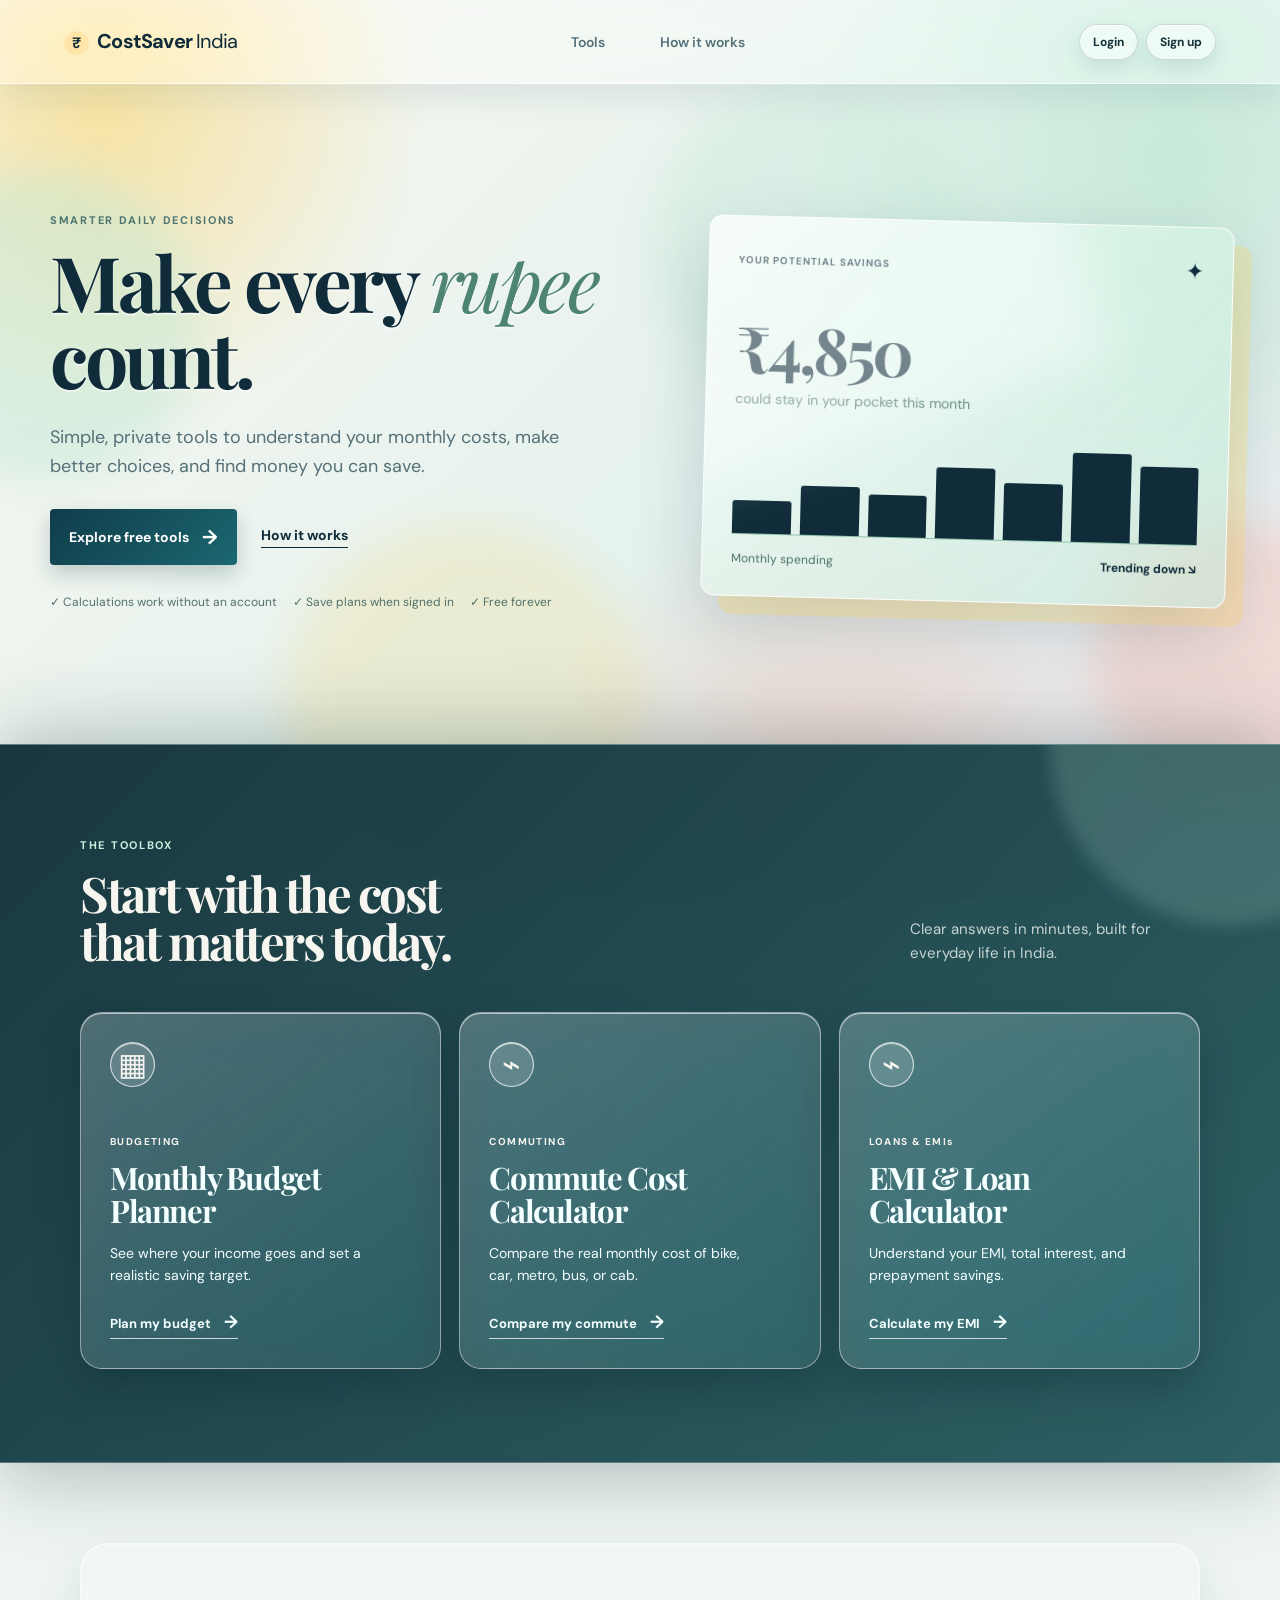
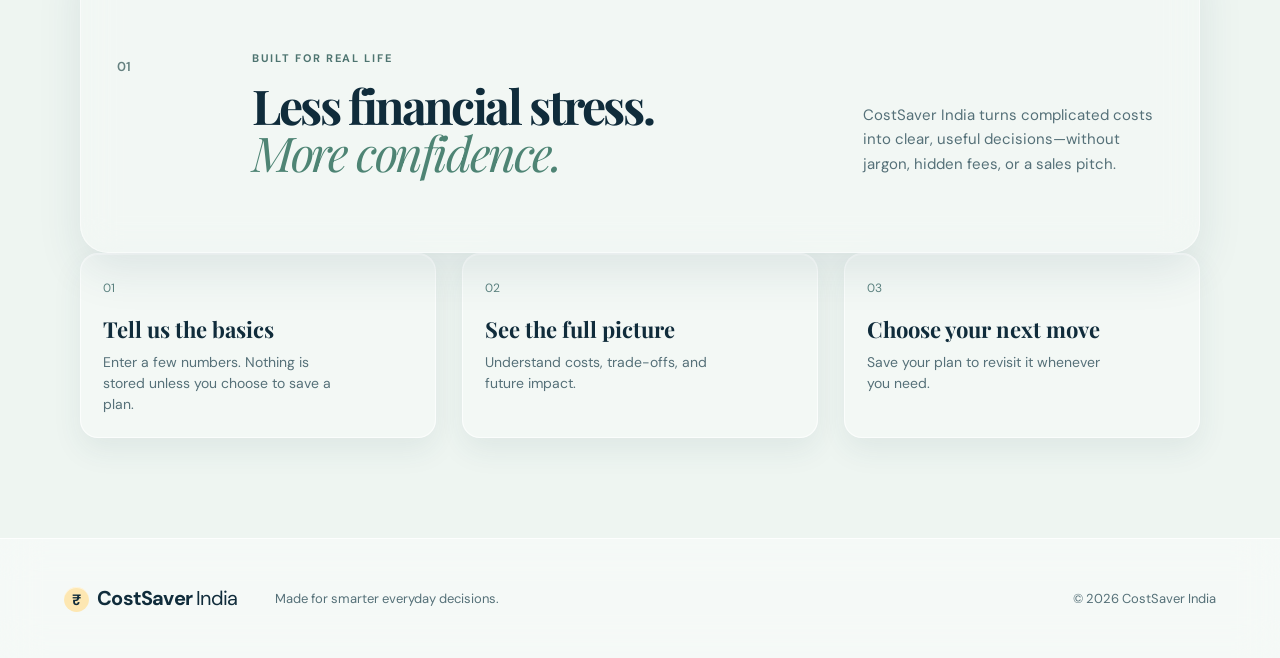
==== commit cf582edf: "Refresh liquid glass stylesheet cache" ====
--- a/index.html
+++ b/index.html
@@ -9,7 +9,7 @@
     <link rel="preconnect" href="https://fonts.googleapis.com" />
     <link rel="preconnect" href="https://fonts.gstatic.com" crossorigin />
     <link href="https://fonts.googleapis.com/css2?family=DM+Sans:wght@400;500;600;700&family=Playfair+Display:wght@600;700&display=swap" rel="stylesheet" />
-    <link rel="stylesheet" href="styles.css?v=5" />
+    <link rel="stylesheet" href="styles.css?v=6" />
     <style>
       .account-actions{display:flex;align-items:center;gap:8px}.account-button{border:1px solid #b8c8c1;border-radius:999px;background:#fff;color:#123139;padding:9px 13px;font:700 12px "DM Sans";cursor:pointer}.account-button.primary{background:#123139;color:#fff;border-color:#123139}.account-button.signup{background:#d4f2db;border-color:#d4f2db}.account-user{font-size:12px;font-weight:700;color:#527069;max-width:130px;overflow:hidden;text-overflow:ellipsis;white-space:nowrap}.account-form{display:grid;gap:14px}.account-form .field{display:grid;gap:6px}.account-form input{font:16px "DM Sans";padding:12px;border:1px solid #cad4cf;border-radius:5px}.account-form button[type="submit"]{border:0;border-radius:5px;background:#123139;color:#fff;padding:13px;font:700 14px "DM Sans";cursor:pointer}.account-form button[type="submit"]:disabled{opacity:.65;cursor:wait}.password-hint{font-size:11px;color:#5d7173;margin-top:-3px}.account-switch{text-align:center;color:#5d7173;font-size:12px}.account-switch button{border:0;background:none;color:#123139;font:700 12px "DM Sans";cursor:pointer;padding:0}.account-message{display:none;padding:10px 12px;border-radius:5px;font-size:12px}.account-message.show{display:block;background:#fff0c4;color:#805800}.account-message.error{background:#ffd9d4;color:#a12e27}.modal-heading{margin-bottom:20px}.modal-heading h2{font:34px "Playfair Display";letter-spacing:-1.5px;margin:0 0 6px}.modal-heading p{color:#5d7173;margin:0;font-size:13px}.saved-list{display:grid;gap:10px}.saved-plan{background:#edf4ef;border-radius:7px;padding:14px}.saved-plan-top{display:flex;justify-content:space-between;gap:12px}.saved-plan h4{margin:0;font:600 16px "DM Sans"}.saved-plan small{color:#5d7173}.saved-plan strong{font:22px "Playfair Display";display:block;margin-top:8px}.saved-empty{color:#5d7173;font-size:13px;line-height:1.6}.save-plan{margin-top:14px;width:100%;border:0;border-radius:5px;background:#123139;color:#fff;padding:12px 14px;font:700 13px "DM Sans";cursor:pointer}.save-plan:disabled{opacity:.65;cursor:wait}@media(max-width:760px){.account-actions{gap:5px}.account-actions .saved-button,.account-user{display:none}.account-button{padding:8px 10px;font-size:11px}}
     </style>
--- a/styles.css
+++ b/styles.css
@@ -1,2 +1,50 @@
 :root{--ink:#123139;--muted:#5d7173;--cream:#f7f5ef;--mint:#bce7d2;--yellow:#f7d365;--coral:#f69777;--line:#d8dfd9}*{box-sizing:border-box}html{scroll-behavior:smooth}body{margin:0;background:var(--cream);color:var(--ink);font-family:"DM Sans",sans-serif}.site-header{height:76px;padding:0 max(5vw,28px);display:flex;align-items:center;justify-content:space-between;border-bottom:1px solid #e8e5dc;position:sticky;top:0;background:#f7f5eff2;backdrop-filter:blur(10px);z-index:5}.brand{color:var(--ink);font-weight:700;text-decoration:none;letter-spacing:-.8px;font-size:20px}.brand span{display:inline-grid;place-items:center;width:25px;height:25px;background:var(--yellow);border-radius:50%;font-size:15px;margin-right:4px}.brand em{font-style:normal;font-weight:400}.site-header nav{display:flex;gap:27px}.site-header nav a{color:var(--muted);text-decoration:none;font-size:14px;font-weight:600}.header-cta{font-size:14px;color:var(--ink);font-weight:700;text-decoration:none;border-bottom:2px solid var(--ink);padding-bottom:2px}.hero{max-width:1180px;margin:auto;padding:100px 30px 92px;display:grid;grid-template-columns:1.05fr .95fr;gap:74px;align-items:center}.eyebrow{font-size:11px;font-weight:700;letter-spacing:1.7px;margin:0 0 17px;color:#4e7470}.hero h1,.section-heading h2,.reason-section h2{font-family:"Playfair Display",serif;font-size:clamp(48px,6vw,78px);line-height:.98;letter-spacing:-3.5px;margin:0}.hero h1 i,.reason-section h2 i{font-weight:400;color:#4e8474}.hero-text{max-width:520px;font-size:18px;line-height:1.6;color:var(--muted);margin:28px 0}.hero-actions{display:flex;align-items:center;gap:24px}.button{display:inline-flex;align-items:center;gap:13px;text-decoration:none;font-weight:700;font-size:14px}.button-primary{background:var(--ink);color:white;padding:15px 19px;border-radius:4px}.button-primary span{font-size:20px}.button-text{color:var(--ink);border-bottom:1px solid var(--ink);padding-bottom:3px}.trust-row{display:flex;flex-wrap:wrap;gap:16px;margin-top:29px;font-size:12px;color:#527069}.hero-card{background:var(--mint);border-radius:14px;padding:29px;box-shadow:15px 15px 0 #e6d7bc;min-height:340px;transform:rotate(1.5deg)}.hero-card-top,.hero-card-foot{display:flex;justify-content:space-between;align-items:center}.hero-card-top span:first-child{font-weight:700;letter-spacing:1px;font-size:10px}.sparkle{font-size:22px}.hero-card strong{font-family:"Playfair Display",serif;font-size:64px;letter-spacing:-3px;display:block;margin-top:30px}.hero-card p{color:#47716a;margin:0;font-size:14px}.mini-bars{height:100px;display:flex;gap:9px;align-items:end;margin:27px 0 16px;border-bottom:1px solid #8fc3aa}.mini-bars div{height:100%;flex:1;display:flex;align-items:end}.mini-bars i{width:100%;background:var(--ink);border-radius:3px 3px 0 0}.hero-card-foot{font-size:12px;color:#4a7069}.hero-card-foot b{color:var(--ink)}.tool-section{background:#173c42;padding:93px max(5vw,28px);color:#f7f5ef}.section-heading{max-width:1120px;margin:0 auto 47px;display:flex;align-items:end;justify-content:space-between}.section-heading h2{font-size:49px;letter-spacing:-2.5px}.section-heading .eyebrow{color:var(--mint)}.section-heading>p{max-width:290px;color:#c5d5d1;font-size:15px;line-height:1.6;margin:0}.tool-grid{max-width:1120px;margin:auto;display:grid;grid-template-columns:repeat(3,1fr);gap:18px}.tool-card{border-radius:8px;padding:29px;min-height:342px;display:flex;flex-direction:column;color:var(--ink)}.budget-card{background:var(--yellow)}.commute-card{background:var(--mint)}.emi-card{background:var(--coral)}.tool-icon{font-size:31px;width:45px;height:45px;border:1.5px solid currentColor;border-radius:50%;display:grid;place-items:center;margin-bottom:48px}.tool-tag{font-size:10px;font-weight:700;letter-spacing:1.4px;margin:0 0 13px}.tool-card h3{font-family:"Playfair Display",serif;font-size:31px;line-height:1.05;letter-spacing:-1.4px;margin:0}.tool-card>p:not(.tool-tag){font-size:14px;line-height:1.55;max-width:270px;margin:17px 0 23px}.tool-link{background:transparent;border:0;border-bottom:1.5px solid var(--ink);padding:0 0 4px;color:var(--ink);font:700 13px "DM Sans";cursor:pointer;width:max-content;margin-top:auto}.tool-link span{font-size:18px;margin-left:10px}.reason-section{max-width:1120px;margin:auto;padding:107px 0 75px;display:grid;grid-template-columns:110px 1fr 300px;gap:25px;align-items:start}.reason-number{font:600 13px "DM Sans";color:#668180;padding-top:7px}.reason-section h2{font-size:48px;letter-spacing:-2.4px}.reason-section>p{color:var(--muted);line-height:1.65;margin:52px 0 0;font-size:15px}.steps{max-width:1120px;margin:auto;padding-bottom:100px;display:grid;grid-template-columns:repeat(3,1fr);gap:26px}.steps div{border-top:1px solid var(--line);padding-top:19px}.steps span{font-size:12px;color:#5d8380}.steps h3{font-family:"Playfair Display",serif;font-size:22px;margin:17px 0 8px}.steps p{color:var(--muted);font-size:14px;line-height:1.5;margin:0;max-width:245px}footer{border-top:1px solid #e1ddd2;min-height:120px;padding:28px max(5vw,28px);display:flex;align-items:center;gap:38px;color:var(--muted);font-size:13px}footer>span{margin-left:auto}dialog{border:0;border-radius:13px;padding:0;max-width:650px;width:calc(100% - 34px);background:#fdfcf8;color:var(--ink);box-shadow:0 20px 70px #001f2b66}dialog::backdrop{background:#102c32a6}.close-modal{position:absolute;right:15px;top:10px;border:0;background:transparent;color:var(--ink);font-size:30px;cursor:pointer}.calculator{padding:38px}.calculator h2{font-family:"Playfair Display",serif;font-size:34px;letter-spacing:-1.5px;margin:0 0 6px}.calculator .intro{color:var(--muted);margin:0 0 28px}.calc-form{display:grid;grid-template-columns:1fr 1fr;gap:16px}.field{display:flex;flex-direction:column;gap:7px}.field.full{grid-column:1/-1}.field label{font-size:12px;font-weight:700}.field input,.field select{font:16px "DM Sans";padding:12px;border:1px solid #cad4cf;border-radius:5px;background:white;color:var(--ink)}.calculate{background:var(--ink);color:white;border:0;border-radius:5px;padding:14px;font:700 14px "DM Sans";cursor:pointer;grid-column:1/-1;margin-top:6px}.result{display:none;margin-top:25px;padding:19px;background:var(--mint);border-radius:7px}.result.show{display:block}.result small{font-size:11px;font-weight:700;letter-spacing:1px}.result strong{display:block;font:38px "Playfair Display";margin:5px 0}.result p{color:#456d64;margin:0;font-size:14px;line-height:1.5}@media(max-width:760px){.site-header nav{display:none}.header-cta{display:none}.hero{padding:62px 26px 74px;grid-template-columns:1fr;gap:50px}.hero-card{max-width:430px;width:92%;justify-self:center}.section-heading,.reason-section{display:block;padding-left:26px;padding-right:26px}.section-heading>p{margin-top:25px}.tool-grid{grid-template-columns:1fr}.tool-card{min-height:290px}.reason-section{padding-top:72px}.reason-section>p{margin-top:27px}.steps{grid-template-columns:1fr;padding:0 26px 72px}.calc-form{grid-template-columns:1fr}.field.full{grid-column:auto}footer{flex-wrap:wrap;gap:14px}footer>span{margin-left:0;width:100%}}
-
+
+/* Liquid glass theme */
+:root{--ink:#102c3b;--muted:#557078;--cream:#edf7f8;--mint:#c7f2df;--yellow:#ffe2a0;--coral:#ffc0ae;--line:rgba(255,255,255,.48)}
+body{background:radial-gradient(circle at 8% 8%,#fff6d8 0,transparent 30%),radial-gradient(circle at 92% 10%,#d9d4ff 0,transparent 27%),linear-gradient(135deg,#eaf8f7,#d9eef3 55%,#f3e9fb);background-attachment:fixed}
+.site-header{background:rgba(255,255,255,.48);border-bottom:1px solid rgba(255,255,255,.7);box-shadow:0 8px 28px rgba(32,72,88,.08);backdrop-filter:blur(20px);-webkit-backdrop-filter:blur(20px)}
+.brand span{background:rgba(255,226,160,.8);box-shadow:inset 0 1px 0 #fff8}
+.header-cta{border-bottom:0;padding:10px 15px;border-radius:999px;background:rgba(255,255,255,.55);box-shadow:inset 0 1px 0 #fff,0 5px 18px rgba(30,70,85,.08)}
+.hero-card{background:linear-gradient(135deg,rgba(255,255,255,.7),rgba(199,242,223,.48));border:1px solid rgba(255,255,255,.8);box-shadow:15px 15px 0 rgba(255,255,255,.28),0 22px 50px rgba(35,79,94,.15);backdrop-filter:blur(18px);-webkit-backdrop-filter:blur(18px)}
+.tool-section{background:linear-gradient(135deg,rgba(12,46,59,.95),rgba(24,75,85,.9));border-top:1px solid rgba(255,255,255,.3);border-bottom:1px solid rgba(255,255,255,.3);box-shadow:0 18px 50px rgba(23,60,66,.2)}
+.tool-card{background:rgba(255,255,255,.18);border:1px solid rgba(255,255,255,.38);box-shadow:inset 0 1px 0 rgba(255,255,255,.5),0 16px 35px rgba(5,33,43,.18);color:#f4ffff;backdrop-filter:blur(16px);-webkit-backdrop-filter:blur(16px)}
+.budget-card,.commute-card,.emi-card{background:rgba(255,255,255,.2);color:#f4ffff}
+.tool-card h3,.tool-card>p:not(.tool-tag),.tool-link{color:#f4ffff}.tool-link{border-color:rgba(255,255,255,.75)}
+.tool-icon{background:rgba(255,255,255,.12);border-color:rgba(255,255,255,.75)}
+.reason-section,.steps{color:var(--ink)}
+.steps div{border-top-color:rgba(16,44,59,.18)}
+footer{background:rgba(255,255,255,.36);border-top-color:rgba(255,255,255,.7);backdrop-filter:blur(14px)}
+dialog{background:rgba(248,253,252,.82);border:1px solid rgba(255,255,255,.85);box-shadow:0 24px 80px rgba(15,45,60,.25);backdrop-filter:blur(24px);-webkit-backdrop-filter:blur(24px)}
+dialog::backdrop{background:rgba(13,42,54,.5);backdrop-filter:blur(5px)}
+.field input,.field select,.account-form input{background:rgba(255,255,255,.62);border-color:rgba(90,129,137,.32);box-shadow:inset 0 1px 2px rgba(35,73,83,.06)}
+.calculate,.button-primary{background:linear-gradient(135deg,#103c4a,#1b6770);box-shadow:0 9px 20px rgba(16,60,74,.22)}
+.result{background:rgba(199,242,223,.72);border:1px solid rgba(255,255,255,.75);box-shadow:inset 0 1px 0 #fff8}
+.account-modal .calculator,.saved-modal .calculator{background:transparent}
+.account-button{box-shadow:inset 0 1px 0 #fff,0 6px 18px rgba(28,72,85,.1)}
+
+/* Strong liquid-glass treatment */
+html,body{min-height:100%;overflow-x:hidden}
+body{position:relative;background:#eef5f1;background-image:radial-gradient(circle at 8% 12%,rgba(247,211,101,.55),transparent 23%),radial-gradient(circle at 92% 18%,rgba(188,231,210,.75),transparent 28%),radial-gradient(circle at 65% 88%,rgba(246,151,119,.28),transparent 26%),linear-gradient(135deg,#f9f7f0 0%,#e5f2ee 55%,#f3edf5 100%);background-attachment:fixed}
+body:before,body:after{content:"";position:fixed;z-index:0;pointer-events:none;border-radius:999px;filter:blur(22px);opacity:.48}
+body:before{width:310px;height:310px;top:170px;left:-110px;background:rgba(188,231,210,.92);box-shadow:420px 380px 0 25px rgba(247,211,101,.42)}
+body:after{width:280px;height:280px;right:-90px;bottom:100px;background:rgba(246,151,119,.48);box-shadow:-420px -420px 0 20px rgba(188,231,210,.62)}
+.site-header,main,footer{position:relative;z-index:1}
+.site-header{height:84px;background:rgba(255,255,255,.36);border-bottom:1px solid rgba(255,255,255,.78);box-shadow:0 12px 34px rgba(24,64,78,.1);backdrop-filter:blur(28px) saturate(145%);-webkit-backdrop-filter:blur(28px) saturate(145%)}
+.site-header nav a{padding:10px 14px;border-radius:999px;transition:background .2s ease}.site-header nav a:hover{background:rgba(255,255,255,.48)}
+.account-button{border:1px solid rgba(16,44,59,.16)!important;background:rgba(255,255,255,.52)!important;box-shadow:inset 0 1px 0 #fff,0 8px 20px rgba(25,67,82,.12)!important}
+.hero{max-width:1240px;min-height:660px;padding-top:105px;padding-bottom:110px}
+.hero-copy{position:relative;z-index:1}.hero h1{text-shadow:0 2px 0 rgba(255,255,255,.55)}
+.hero-card{position:relative;overflow:hidden;background:linear-gradient(135deg,rgba(255,255,255,.62),rgba(188,231,210,.58));border:1px solid rgba(255,255,255,.88);box-shadow:18px 18px 0 rgba(247,211,101,.3),0 26px 70px rgba(22,67,80,.2);backdrop-filter:blur(26px) saturate(155%);-webkit-backdrop-filter:blur(26px) saturate(155%)}
+.hero-card:before{content:"";position:absolute;inset:-30% 30% 45% -15%;background:rgba(255,255,255,.42);filter:blur(25px);transform:rotate(-18deg);pointer-events:none}
+.tool-section{position:relative;overflow:hidden;background:linear-gradient(135deg,rgba(18,49,57,.97),rgba(23,79,84,.9));box-shadow:0 -22px 70px rgba(18,49,57,.16),0 22px 70px rgba(18,49,57,.2)}
+.tool-section:before{content:"";position:absolute;width:360px;height:360px;border-radius:50%;right:-130px;top:-180px;background:rgba(188,231,210,.18);filter:blur(8px)}
+.tool-grid,.section-heading{position:relative;z-index:1}
+.tool-card{border-radius:22px;background:linear-gradient(145deg,rgba(255,255,255,.24),rgba(255,255,255,.08));border:1px solid rgba(255,255,255,.46);box-shadow:inset 0 1px 0 rgba(255,255,255,.58),0 20px 44px rgba(3,28,37,.26);backdrop-filter:blur(22px) saturate(135%);-webkit-backdrop-filter:blur(22px) saturate(135%);transition:transform .25s ease,box-shadow .25s ease,background .25s ease}
+.tool-card:hover{transform:translateY(-7px);background:linear-gradient(145deg,rgba(255,255,255,.34),rgba(255,255,255,.12));box-shadow:inset 0 1px 0 rgba(255,255,255,.7),0 28px 55px rgba(3,28,37,.34)}
+.budget-card,.commute-card,.emi-card{color:#f7f5ef}
+.tool-icon{background:rgba(255,255,255,.15);box-shadow:inset 0 1px 0 rgba(255,255,255,.65)}
+.reason-section{background:rgba(255,255,255,.25);border:1px solid rgba(255,255,255,.5);border-radius:28px;margin-top:80px;padding-left:36px;padding-right:36px;box-shadow:inset 0 1px 0 #fff8,0 18px 45px rgba(32,72,88,.1);backdrop-filter:blur(18px)}
+.steps div{background:rgba(255,255,255,.32);border:1px solid rgba(255,255,255,.65);border-radius:18px;padding:22px;box-shadow:inset 0 1px 0 #fff8,0 12px 30px rgba(32,72,88,.08)}
+footer{background:rgba(255,255,255,.42);border-top:1px solid rgba(255,255,255,.8);backdrop-filter:blur(20px)}
+dialog{background:rgba(250,254,252,.75);border:1px solid rgba(255,255,255,.95);box-shadow:0 28px 90px rgba(13,47,61,.3);backdrop-filter:blur(30px) saturate(145%);-webkit-backdrop-filter:blur(30px) saturate(145%)}
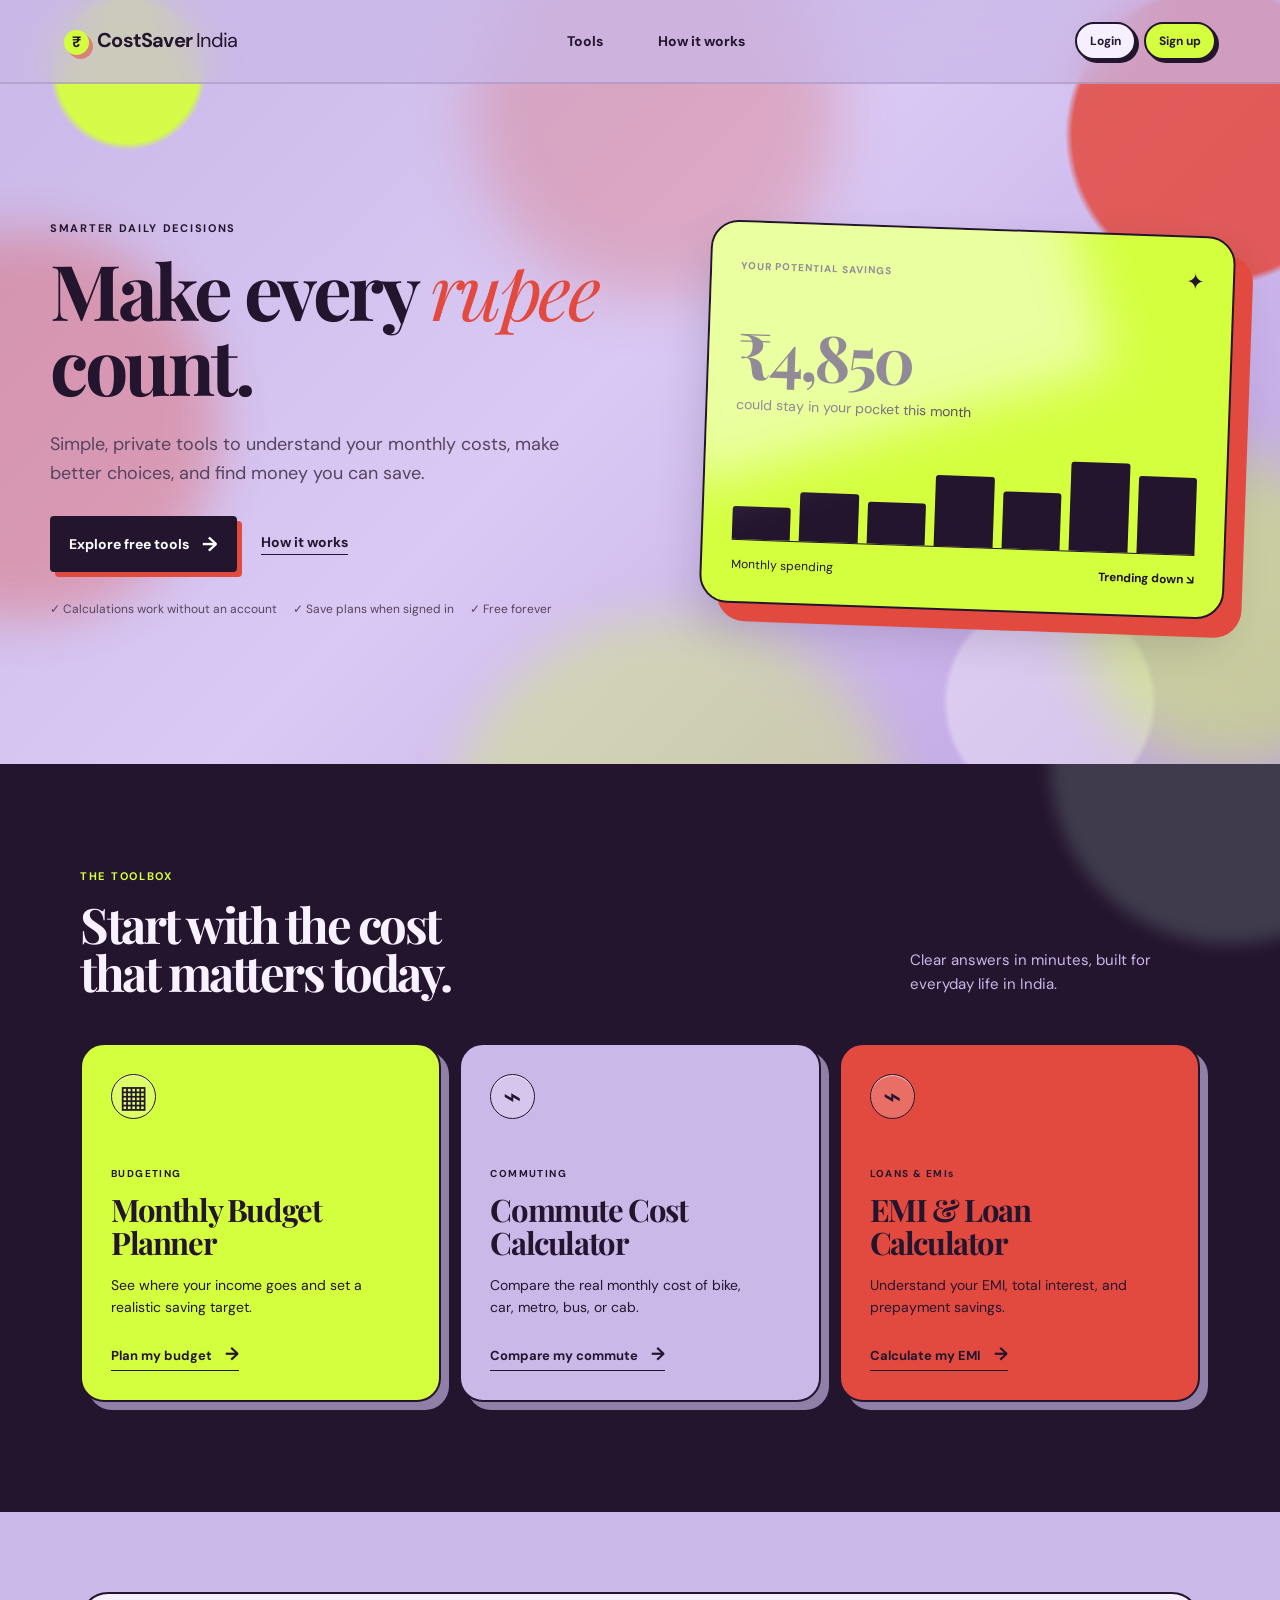
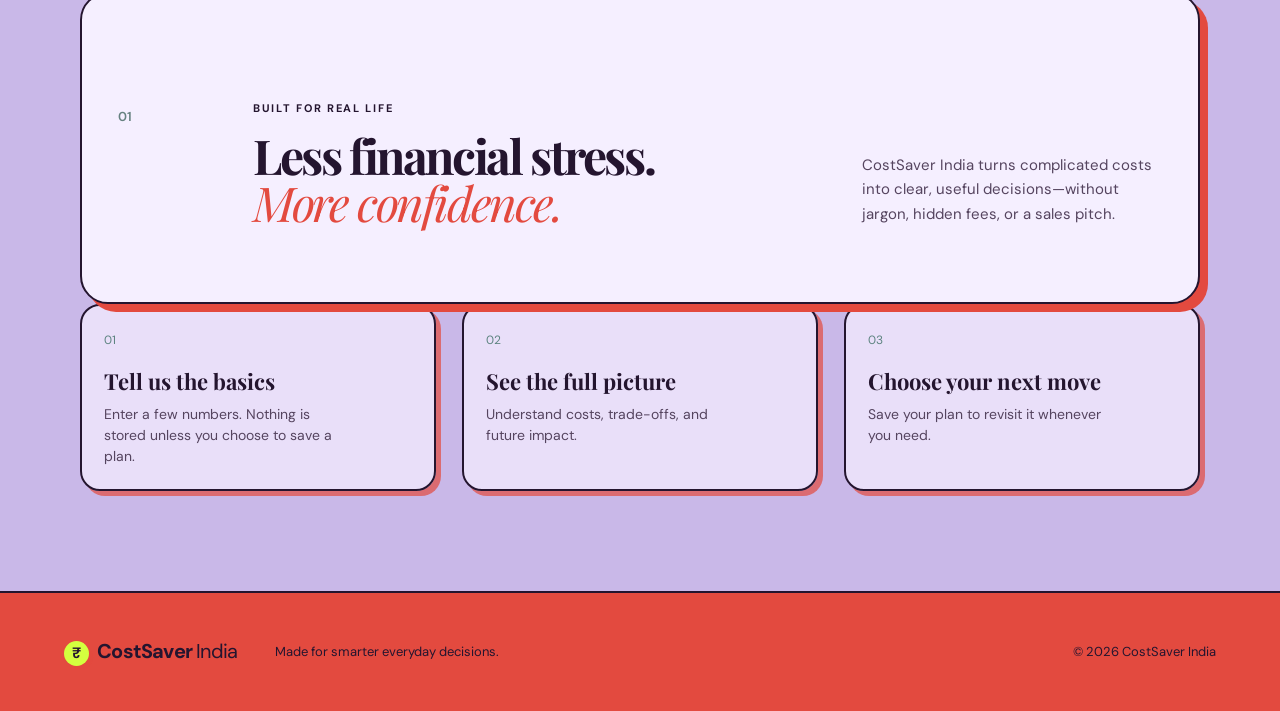
==== commit f6e202a5: "Refresh reference theme stylesheet" ====
--- a/index.html
+++ b/index.html
@@ -9,7 +9,7 @@
     <link rel="preconnect" href="https://fonts.googleapis.com" />
     <link rel="preconnect" href="https://fonts.gstatic.com" crossorigin />
     <link href="https://fonts.googleapis.com/css2?family=DM+Sans:wght@400;500;600;700&family=Playfair+Display:wght@600;700&display=swap" rel="stylesheet" />
-    <link rel="stylesheet" href="styles.css?v=6" />
+    <link rel="stylesheet" href="styles.css?v=7" />
     <style>
       .account-actions{display:flex;align-items:center;gap:8px}.account-button{border:1px solid #b8c8c1;border-radius:999px;background:#fff;color:#123139;padding:9px 13px;font:700 12px "DM Sans";cursor:pointer}.account-button.primary{background:#123139;color:#fff;border-color:#123139}.account-button.signup{background:#d4f2db;border-color:#d4f2db}.account-user{font-size:12px;font-weight:700;color:#527069;max-width:130px;overflow:hidden;text-overflow:ellipsis;white-space:nowrap}.account-form{display:grid;gap:14px}.account-form .field{display:grid;gap:6px}.account-form input{font:16px "DM Sans";padding:12px;border:1px solid #cad4cf;border-radius:5px}.account-form button[type="submit"]{border:0;border-radius:5px;background:#123139;color:#fff;padding:13px;font:700 14px "DM Sans";cursor:pointer}.account-form button[type="submit"]:disabled{opacity:.65;cursor:wait}.password-hint{font-size:11px;color:#5d7173;margin-top:-3px}.account-switch{text-align:center;color:#5d7173;font-size:12px}.account-switch button{border:0;background:none;color:#123139;font:700 12px "DM Sans";cursor:pointer;padding:0}.account-message{display:none;padding:10px 12px;border-radius:5px;font-size:12px}.account-message.show{display:block;background:#fff0c4;color:#805800}.account-message.error{background:#ffd9d4;color:#a12e27}.modal-heading{margin-bottom:20px}.modal-heading h2{font:34px "Playfair Display";letter-spacing:-1.5px;margin:0 0 6px}.modal-heading p{color:#5d7173;margin:0;font-size:13px}.saved-list{display:grid;gap:10px}.saved-plan{background:#edf4ef;border-radius:7px;padding:14px}.saved-plan-top{display:flex;justify-content:space-between;gap:12px}.saved-plan h4{margin:0;font:600 16px "DM Sans"}.saved-plan small{color:#5d7173}.saved-plan strong{font:22px "Playfair Display";display:block;margin-top:8px}.saved-empty{color:#5d7173;font-size:13px;line-height:1.6}.save-plan{margin-top:14px;width:100%;border:0;border-radius:5px;background:#123139;color:#fff;padding:12px 14px;font:700 13px "DM Sans";cursor:pointer}.save-plan:disabled{opacity:.65;cursor:wait}@media(max-width:760px){.account-actions{gap:5px}.account-actions .saved-button,.account-user{display:none}.account-button{padding:8px 10px;font-size:11px}}
     </style>
--- a/styles.css
+++ b/styles.css
@@ -48,3 +48,31 @@
 .steps div{background:rgba(255,255,255,.32);border:1px solid rgba(255,255,255,.65);border-radius:18px;padding:22px;box-shadow:inset 0 1px 0 #fff8,0 12px 30px rgba(32,72,88,.08)}
 footer{background:rgba(255,255,255,.42);border-top:1px solid rgba(255,255,255,.8);backdrop-filter:blur(20px)}
 dialog{background:rgba(250,254,252,.75);border:1px solid rgba(255,255,255,.95);box-shadow:0 28px 90px rgba(13,47,61,.3);backdrop-filter:blur(30px) saturate(145%);-webkit-backdrop-filter:blur(30px) saturate(145%)}
+
+/* Reference palette: lavender, chartreuse, tomato red, and deep plum */
+:root{--ink:#24152f;--muted:#55445f;--cream:#c9b8e8;--mint:#d4ff3f;--yellow:#d4ff3f;--coral:#e34a3f;--line:rgba(36,21,47,.2)}
+html,body{background:#c9b8e8;color:var(--ink)}
+body{background-image:radial-gradient(circle at 10% 8%,rgba(212,255,63,.95) 0 5%,transparent 5.5%),radial-gradient(circle at 95% 15%,rgba(227,74,63,.85) 0 10%,transparent 10.5%),radial-gradient(circle at 82% 78%,rgba(255,255,255,.35) 0 8%,transparent 8.5%),linear-gradient(135deg,#c9b8e8 0%,#d9c9f4 45%,#b99cde 100%);background-attachment:fixed}
+body:before{width:390px;height:390px;top:230px;left:-170px;background:rgba(227,74,63,.75);filter:blur(25px);opacity:.45;box-shadow:650px 420px 0 35px rgba(212,255,63,.7)}
+body:after{width:310px;height:310px;right:-110px;bottom:130px;background:rgba(212,255,63,.82);filter:blur(30px);opacity:.5;box-shadow:-580px -500px 0 28px rgba(227,74,63,.5)}
+.site-header{background:rgba(201,184,232,.72);border-bottom:2px solid rgba(36,21,47,.12);box-shadow:none;backdrop-filter:blur(20px);-webkit-backdrop-filter:blur(20px)}
+.brand,.site-header nav a,.header-cta{color:#24152f}.brand span{background:#d4ff3f;color:#24152f;box-shadow:4px 4px 0 rgba(227,74,63,.55)}
+.site-header nav a{font-weight:700}.account-button{background:#f5efff!important;border:2px solid #24152f!important;color:#24152f!important;box-shadow:3px 3px 0 #24152f!important}.account-button.signup{background:#d4ff3f!important}
+.hero{max-width:1240px;min-height:680px;padding-top:110px;padding-bottom:120px}
+.hero h1{color:#24152f;text-shadow:none}.hero h1 i,.reason-section h2 i{color:#e34a3f}
+.eyebrow{color:#24152f}.hero-text,.trust-row{color:#55445f}
+.button-primary{background:#24152f;color:#fff;box-shadow:5px 5px 0 #e34a3f}.button-text{color:#24152f;border-color:#24152f}
+.hero-card{background:#d4ff3f;border:2px solid #24152f;border-radius:28px;box-shadow:18px 18px 0 #e34a3f,0 25px 45px rgba(36,21,47,.18);backdrop-filter:none;-webkit-backdrop-filter:none;transform:rotate(2deg)}
+.hero-card:before{background:rgba(255,255,255,.5)}.hero-card strong,.hero-card p,.hero-card-foot,.hero-card-foot b{color:#24152f}.mini-bars{border-bottom-color:#24152f}.mini-bars i{background:#24152f}
+.tool-section{background:#24152f;border:0;box-shadow:none;padding-top:105px;padding-bottom:110px}
+.section-heading .eyebrow{color:#d4ff3f}.section-heading h2{color:#f8f1ff}.section-heading>p{color:#c9b8e8}
+.tool-card{border:2px solid #24152f;border-radius:24px;box-shadow:8px 8px 0 rgba(201,184,232,.65);backdrop-filter:none;-webkit-backdrop-filter:none;color:#24152f}
+.budget-card{background:#d4ff3f}.commute-card{background:#c9b8e8}.emi-card{background:#e34a3f}.tool-card h3,.tool-card>p:not(.tool-tag),.tool-link,.tool-tag{color:#24152f}.tool-link{border-color:#24152f}.tool-icon{border-color:#24152f;background:rgba(255,255,255,.2)}
+.tool-card:hover{transform:translateY(-8px) rotate(-1deg);box-shadow:11px 13px 0 #e34a3f}
+.reason-section{background:#f5efff;border:2px solid #24152f;border-radius:28px;box-shadow:8px 8px 0 #e34a3f}
+.steps div{background:rgba(245,239,255,.72);border:2px solid #24152f;border-radius:20px;box-shadow:5px 5px 0 rgba(227,74,63,.7)}
+footer{background:#e34a3f;border-top:2px solid #24152f;color:#24152f}.footer .brand{color:#24152f}
+dialog{background:#f5efff;border:2px solid #24152f;box-shadow:15px 15px 0 #24152f}
+dialog::backdrop{background:rgba(36,21,47,.72)}
+.field input,.field select,.account-form input{background:#fff;border:2px solid #24152f;color:#24152f}
+.calculate{background:#24152f;box-shadow:4px 4px 0 #e34a3f}.result{background:#d4ff3f;border:2px solid #24152f}
